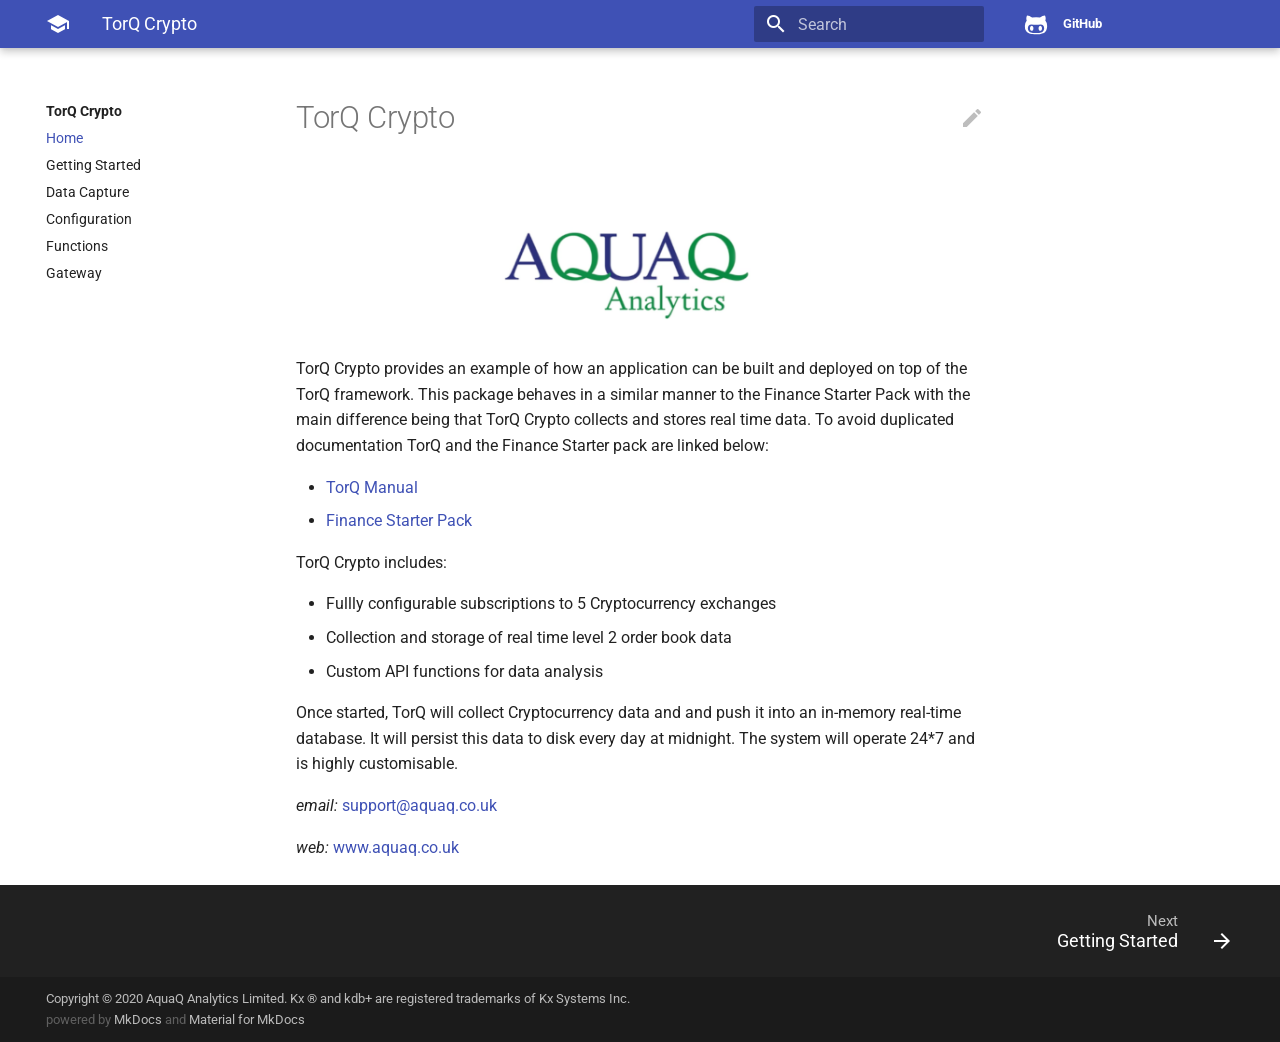
==== index.html @ ff25e52e "Deployed 5c8af6f with MkDocs version: 1.0.4" ====
<!doctype html>
<html lang="en" class="no-js">
  <head>
    
      <meta charset="utf-8">
      <meta name="viewport" content="width=device-width,initial-scale=1">
      <meta http-equiv="x-ua-compatible" content="ie=edge">
      
      
      
      
        <meta name="lang:clipboard.copy" content="Copy to clipboard">
      
        <meta name="lang:clipboard.copied" content="Copied to clipboard">
      
        <meta name="lang:search.language" content="en">
      
        <meta name="lang:search.pipeline.stopwords" content="True">
      
        <meta name="lang:search.pipeline.trimmer" content="True">
      
        <meta name="lang:search.result.none" content="No matching documents">
      
        <meta name="lang:search.result.one" content="1 matching document">
      
        <meta name="lang:search.result.other" content="# matching documents">
      
        <meta name="lang:search.tokenizer" content="[\s\-]+">
      
      <link rel="shortcut icon" href="assets/images/favicon.png">
      <meta name="generator" content="mkdocs-1.0.4, mkdocs-material-4.6.0">
    
    
      
        <title>TorQ Crypto</title>
      
    
    
      <link rel="stylesheet" href="assets/stylesheets/application.1b62728e.css">
      
      
    
    
      <script src="assets/javascripts/modernizr.268332fc.js"></script>
    
    
      
        <link href="https://fonts.gstatic.com" rel="preconnect" crossorigin>
        <link rel="stylesheet" href="https://fonts.googleapis.com/css?family=Roboto:300,400,400i,700%7CRoboto+Mono&display=fallback">
        <style>body,input{font-family:"Roboto","Helvetica Neue",Helvetica,Arial,sans-serif}code,kbd,pre{font-family:"Roboto Mono","Courier New",Courier,monospace}</style>
      
    
    <link rel="stylesheet" href="assets/fonts/material-icons.css">
    
    
    
      
        
<script>
  window.ga = window.ga || function() {
    (ga.q = ga.q || []).push(arguments)
  }
  ga.l = +new Date
  /* Setup integration and send page view */
  ga("create", "UA-51911331-4", "auto")
  ga("set", "anonymizeIp", true)
  ga("send", "pageview")
  /* Register handler to log search on blur */
  document.addEventListener("DOMContentLoaded", () => {
    if (document.forms.search) {
      var query = document.forms.search.query
      query.addEventListener("blur", function() {
        if (this.value) {
          var path = document.location.pathname;
          ga("send", "pageview", path + "?q=" + this.value)
        }
      })
    }
  })
</script>
<script async src="https://www.google-analytics.com/analytics.js"></script>
      
    
    
  </head>
  
    <body dir="ltr">
  
    <svg class="md-svg">
      <defs>
        
        
          <svg xmlns="http://www.w3.org/2000/svg" width="416" height="448" viewBox="0 0 416 448" id="__github"><path fill="currentColor" d="M160 304q0 10-3.125 20.5t-10.75 19T128 352t-18.125-8.5-10.75-19T96 304t3.125-20.5 10.75-19T128 256t18.125 8.5 10.75 19T160 304zm160 0q0 10-3.125 20.5t-10.75 19T288 352t-18.125-8.5-10.75-19T256 304t3.125-20.5 10.75-19T288 256t18.125 8.5 10.75 19T320 304zm40 0q0-30-17.25-51T296 232q-10.25 0-48.75 5.25Q229.5 240 208 240t-39.25-2.75Q130.75 232 120 232q-29.5 0-46.75 21T56 304q0 22 8 38.375t20.25 25.75 30.5 15 35 7.375 37.25 1.75h42q20.5 0 37.25-1.75t35-7.375 30.5-15 20.25-25.75T360 304zm56-44q0 51.75-15.25 82.75-9.5 19.25-26.375 33.25t-35.25 21.5-42.5 11.875-42.875 5.5T212 416q-19.5 0-35.5-.75t-36.875-3.125-38.125-7.5-34.25-12.875T37 371.5t-21.5-28.75Q0 312 0 260q0-59.25 34-99-6.75-20.5-6.75-42.5 0-29 12.75-54.5 27 0 47.5 9.875t47.25 30.875Q171.5 96 212 96q37 0 70 8 26.25-20.5 46.75-30.25T376 64q12.75 25.5 12.75 54.5 0 21.75-6.75 42 34 40 34 99.5z"/></svg>
        
      </defs>
    </svg>
    <input class="md-toggle" data-md-toggle="drawer" type="checkbox" id="__drawer" autocomplete="off">
    <input class="md-toggle" data-md-toggle="search" type="checkbox" id="__search" autocomplete="off">
    <label class="md-overlay" data-md-component="overlay" for="__drawer"></label>
    
      <a href="#torq-crypto" tabindex="1" class="md-skip">
        Skip to content
      </a>
    
    
      <header class="md-header" data-md-component="header">
  <nav class="md-header-nav md-grid">
    <div class="md-flex">
      <div class="md-flex__cell md-flex__cell--shrink">
        <a href="." title="TorQ Crypto" class="md-header-nav__button md-logo">
          
            <i class="md-icon"></i>
          
        </a>
      </div>
      <div class="md-flex__cell md-flex__cell--shrink">
        <label class="md-icon md-icon--menu md-header-nav__button" for="__drawer"></label>
      </div>
      <div class="md-flex__cell md-flex__cell--stretch">
        <div class="md-flex__ellipsis md-header-nav__title" data-md-component="title">
          
            <span class="md-header-nav__topic">
              TorQ Crypto
            </span>
            <span class="md-header-nav__topic">
              
                Home
              
            </span>
          
        </div>
      </div>
      <div class="md-flex__cell md-flex__cell--shrink">
        
          <label class="md-icon md-icon--search md-header-nav__button" for="__search"></label>
          
<div class="md-search" data-md-component="search" role="dialog">
  <label class="md-search__overlay" for="__search"></label>
  <div class="md-search__inner" role="search">
    <form class="md-search__form" name="search">
      <input type="text" class="md-search__input" name="query" placeholder="Search" autocapitalize="off" autocorrect="off" autocomplete="off" spellcheck="false" data-md-component="query" data-md-state="active">
      <label class="md-icon md-search__icon" for="__search"></label>
      <button type="reset" class="md-icon md-search__icon" data-md-component="reset" tabindex="-1">
        &#xE5CD;
      </button>
    </form>
    <div class="md-search__output">
      <div class="md-search__scrollwrap" data-md-scrollfix>
        <div class="md-search-result" data-md-component="result">
          <div class="md-search-result__meta">
            Type to start searching
          </div>
          <ol class="md-search-result__list"></ol>
        </div>
      </div>
    </div>
  </div>
</div>
        
      </div>
      
        <div class="md-flex__cell md-flex__cell--shrink">
          <div class="md-header-nav__source">
            


  

<a href="https://github.com/AquaQAnalytics/TorQ-Crypto/" title="Go to repository" class="md-source" data-md-source="github">
  
    <div class="md-source__icon">
      <svg viewBox="0 0 24 24" width="24" height="24">
        <use xlink:href="#__github" width="24" height="24"></use>
      </svg>
    </div>
  
  <div class="md-source__repository">
    GitHub
  </div>
</a>
          </div>
        </div>
      
    </div>
  </nav>
</header>
    
    <div class="md-container">
      
        
      
      
      <main class="md-main" role="main">
        <div class="md-main__inner md-grid" data-md-component="container">
          
            
              <div class="md-sidebar md-sidebar--primary" data-md-component="navigation">
                <div class="md-sidebar__scrollwrap">
                  <div class="md-sidebar__inner">
                    <nav class="md-nav md-nav--primary" data-md-level="0">
  <label class="md-nav__title md-nav__title--site" for="__drawer">
    <a href="." title="TorQ Crypto" class="md-nav__button md-logo">
      
        <i class="md-icon"></i>
      
    </a>
    TorQ Crypto
  </label>
  
    <div class="md-nav__source">
      


  

<a href="https://github.com/AquaQAnalytics/TorQ-Crypto/" title="Go to repository" class="md-source" data-md-source="github">
  
    <div class="md-source__icon">
      <svg viewBox="0 0 24 24" width="24" height="24">
        <use xlink:href="#__github" width="24" height="24"></use>
      </svg>
    </div>
  
  <div class="md-source__repository">
    GitHub
  </div>
</a>
    </div>
  
  <ul class="md-nav__list" data-md-scrollfix>
    
      
      
      

  


  <li class="md-nav__item md-nav__item--active">
    
    <input class="md-toggle md-nav__toggle" data-md-toggle="toc" type="checkbox" id="__toc">
    
      
    
    
    <a href="." title="Home" class="md-nav__link md-nav__link--active">
      Home
    </a>
    
  </li>

    
      
      
      


  <li class="md-nav__item">
    <a href="gettingstarted/" title="Getting Started" class="md-nav__link">
      Getting Started
    </a>
  </li>

    
      
      
      


  <li class="md-nav__item">
    <a href="data/" title="Data Capture" class="md-nav__link">
      Data Capture
    </a>
  </li>

    
      
      
      


  <li class="md-nav__item">
    <a href="configuration/" title="Configuration" class="md-nav__link">
      Configuration
    </a>
  </li>

    
      
      
      


  <li class="md-nav__item">
    <a href="functions/" title="Functions" class="md-nav__link">
      Functions
    </a>
  </li>

    
      
      
      


  <li class="md-nav__item">
    <a href="gateway/" title="Gateway" class="md-nav__link">
      Gateway
    </a>
  </li>

    
  </ul>
</nav>
                  </div>
                </div>
              </div>
            
            
              <div class="md-sidebar md-sidebar--secondary" data-md-component="toc">
                <div class="md-sidebar__scrollwrap">
                  <div class="md-sidebar__inner">
                    
<nav class="md-nav md-nav--secondary">
  
  
    
  
  
</nav>
                  </div>
                </div>
              </div>
            
          
          <div class="md-content">
            <article class="md-content__inner md-typeset">
              
                
                  <a href="https://github.com/AquaQAnalytics/TorQ-Crypto/edit/master/docs/index.md" title="Edit this page" class="md-icon md-content__icon">&#xE3C9;</a>
                
                
                <h1 id="torq-crypto">TorQ Crypto</h1>
<p><img alt="Aquaq Logo" src="graphics/aquaqlogo.PNG" /></p>
<p>TorQ Crypto provides an example of how an application can be built and 
deployed on top of the TorQ framework. This package behaves in a similar 
manner to the Finance Starter Pack with the main difference being that 
TorQ Crypto collects and stores real time data. To avoid duplicated documentation 
TorQ and the Finance Starter pack are linked below:</p>
<ul>
<li><a href="https://aquaqanalytics.github.io/TorQ/">TorQ Manual</a></li>
<li><a href="https://aquaqanalytics.github.io/TorQ-Finance-Starter-Pack/">Finance Starter Pack</a></li>
</ul>
<p>TorQ Crypto includes:</p>
<ul>
<li>Fullly configurable subscriptions to 5 Cryptocurrency exchanges</li>
<li>Collection and storage of real time level 2 order book data</li>
<li>Custom API functions for data analysis</li>
</ul>
<p>Once started, TorQ will collect Cryptocurrency data and and push it into an 
in-memory real-time database. It will persist this data to disk every 
day at midnight. The system will operate 24*7 and is highly customisable.</p>
<p><em>email:</em> <a href="&#109;&#97;&#105;&#108;&#116;&#111;&#58;&#115;&#117;&#112;&#112;&#111;&#114;&#116;&#64;&#97;&#113;&#117;&#97;&#113;&#46;&#99;&#111;&#46;&#117;&#107;">&#115;&#117;&#112;&#112;&#111;&#114;&#116;&#64;&#97;&#113;&#117;&#97;&#113;&#46;&#99;&#111;&#46;&#117;&#107;</a></p>
<p><em>web:</em> <a href="http://www.aquaq.co.uk">www.aquaq.co.uk</a></p>
                
                  
                
                
              
              
                


              
            </article>
          </div>
        </div>
      </main>
      
        
<footer class="md-footer">
  
    <div class="md-footer-nav">
      <nav class="md-footer-nav__inner md-grid">
        
        
          <a href="gettingstarted/" title="Getting Started" class="md-flex md-footer-nav__link md-footer-nav__link--next" rel="next">
            <div class="md-flex__cell md-flex__cell--stretch md-footer-nav__title">
              <span class="md-flex__ellipsis">
                <span class="md-footer-nav__direction">
                  Next
                </span>
                Getting Started
              </span>
            </div>
            <div class="md-flex__cell md-flex__cell--shrink">
              <i class="md-icon md-icon--arrow-forward md-footer-nav__button"></i>
            </div>
          </a>
        
      </nav>
    </div>
  
  <div class="md-footer-meta md-typeset">
    <div class="md-footer-meta__inner md-grid">
      <div class="md-footer-copyright">
        
          <div class="md-footer-copyright__highlight">
            Copyright &copy 2020 AquaQ Analytics Limited.  Kx &reg and kdb+ are registered trademarks of Kx Systems Inc.
          </div>
        
        powered by
        <a href="https://www.mkdocs.org">MkDocs</a>
        and
        <a href="https://squidfunk.github.io/mkdocs-material/">
          Material for MkDocs</a>
      </div>
      
    </div>
  </div>
</footer>
      
    </div>
    
      <script src="assets/javascripts/application.808e90bb.js"></script>
      
      <script>app.initialize({version:"1.0.4",url:{base:"."}})</script>
      
    
  </body>
</html>
---- assets/stylesheets/application.1b62728e.css ----
html{box-sizing:border-box}*,:after,:before{box-sizing:inherit}html{-webkit-text-size-adjust:none;-moz-text-size-adjust:none;-ms-text-size-adjust:none;text-size-adjust:none}body{margin:0}hr{overflow:visible;box-sizing:content-box}a{-webkit-text-decoration-skip:objects}a,button,input,label{-webkit-tap-highlight-color:transparent}a{color:inherit;text-decoration:none}small,sub,sup{font-size:80%}sub,sup{position:relative;line-height:0;vertical-align:baseline}sub{bottom:-.25em}sup{top:-.5em}img{border-style:none}table{border-collapse:separate;border-spacing:0}td,th{font-weight:400;vertical-align:top}button{margin:0;padding:0;border:0;outline-style:none;background:transparent;font-size:inherit}input{border:0;outline:0}.md-clipboard:before,.md-icon,.md-nav__button,.md-nav__link:after,.md-nav__title:before,.md-search-result__article--document:before,.md-source-file:before,.md-typeset .admonition>.admonition-title:before,.md-typeset .admonition>summary:before,.md-typeset .critic.comment:before,.md-typeset .footnote-backref,.md-typeset .task-list-control .task-list-indicator:before,.md-typeset details>.admonition-title:before,.md-typeset details>summary:before,.md-typeset summary:after{font-family:Material Icons;font-style:normal;font-variant:normal;font-weight:400;line-height:1;text-transform:none;white-space:nowrap;speak:none;word-wrap:normal;direction:ltr}.md-content__icon,.md-footer-nav__button,.md-header-nav__button,.md-nav__button,.md-nav__title:before,.md-search-result__article--document:before{display:inline-block;margin:.2rem;padding:.4rem;font-size:1.2rem;cursor:pointer}.md-icon--arrow-back:before{content:""}.md-icon--arrow-forward:before{content:""}.md-icon--menu:before{content:""}.md-icon--search:before{content:""}[dir=rtl] .md-icon--arrow-back:before{content:""}[dir=rtl] .md-icon--arrow-forward:before{content:""}body{-webkit-font-smoothing:antialiased;-moz-osx-font-smoothing:grayscale}body,input{color:rgba(0,0,0,.87);font-feature-settings:"kern","liga";font-family:Helvetica Neue,Helvetica,Arial,sans-serif}code,kbd,pre{color:rgba(0,0,0,.87);font-feature-settings:"kern";font-family:Courier New,Courier,monospace}.md-typeset{font-size:.8rem;line-height:1.6;-webkit-print-color-adjust:exact}.md-typeset blockquote,.md-typeset ol,.md-typeset p,.md-typeset ul{margin:1em 0}.md-typeset h1{margin:0 0 2rem;color:rgba(0,0,0,.54);font-size:1.5625rem;line-height:1.3}.md-typeset h1,.md-typeset h2{font-weight:300;letter-spacing:-.01em}.md-typeset h2{margin:2rem 0 .8rem;font-size:1.25rem;line-height:1.4}.md-typeset h3{margin:1.6rem 0 .8rem;font-size:1rem;font-weight:400;letter-spacing:-.01em;line-height:1.5}.md-typeset h2+h3{margin-top:.8rem}.md-typeset h4{font-size:.8rem}.md-typeset h4,.md-typeset h5,.md-typeset h6{margin:.8rem 0;font-weight:700;letter-spacing:-.01em}.md-typeset h5,.md-typeset h6{color:rgba(0,0,0,.54);font-size:.64rem}.md-typeset h5{text-transform:uppercase}.md-typeset hr{margin:1.5em 0;border-bottom:.05rem dotted rgba(0,0,0,.26)}.md-typeset a{color:#3f51b5;word-break:break-word}.md-typeset a,.md-typeset a:before{-webkit-transition:color .125s;transition:color .125s}.md-typeset a:active,.md-typeset a:hover{color:#536dfe}.md-typeset code,.md-typeset pre{background-color:hsla(0,0%,92.5%,.5);color:#37474f;font-size:85%;direction:ltr}.md-typeset code{margin:0 .29412em;padding:.07353em 0;border-radius:.1rem;box-shadow:.29412em 0 0 hsla(0,0%,92.5%,.5),-.29412em 0 0 hsla(0,0%,92.5%,.5);word-break:break-word;-webkit-box-decoration-break:clone;box-decoration-break:clone}.md-typeset h1 code,.md-typeset h2 code,.md-typeset h3 code,.md-typeset h4 code,.md-typeset h5 code,.md-typeset h6 code{margin:0;background-color:transparent;box-shadow:none}.md-typeset a>code{margin:inherit;padding:inherit;border-radius:initial;background-color:inherit;color:inherit;box-shadow:none}.md-typeset pre{position:relative;margin:1em 0;border-radius:.1rem;line-height:1.4;-webkit-overflow-scrolling:touch}.md-typeset pre>code{display:block;margin:0;padding:.525rem .6rem;background-color:transparent;font-size:inherit;box-shadow:none;-webkit-box-decoration-break:slice;box-decoration-break:slice;overflow:auto}.md-typeset pre>code::-webkit-scrollbar{width:.2rem;height:.2rem}.md-typeset pre>code::-webkit-scrollbar-thumb{background-color:rgba(0,0,0,.26)}.md-typeset pre>code::-webkit-scrollbar-thumb:hover{background-color:#536dfe}.md-typeset kbd{padding:0 .29412em;border-radius:.15rem;border:.05rem solid #c9c9c9;border-bottom-color:#bcbcbc;background-color:#fcfcfc;color:#555;font-size:85%;box-shadow:0 .05rem 0 #b0b0b0;word-break:break-word}.md-typeset mark{margin:0 .25em;padding:.0625em 0;border-radius:.1rem;background-color:rgba(255,235,59,.5);box-shadow:.25em 0 0 rgba(255,235,59,.5),-.25em 0 0 rgba(255,235,59,.5);word-break:break-word;-webkit-box-decoration-break:clone;box-decoration-break:clone}.md-typeset abbr{border-bottom:.05rem dotted rgba(0,0,0,.54);text-decoration:none;cursor:help}.md-typeset small{opacity:.75}.md-typeset sub,.md-typeset sup{margin-left:.07812em}[dir=rtl] .md-typeset sub,[dir=rtl] .md-typeset sup{margin-right:.07812em;margin-left:0}.md-typeset blockquote{padding-left:.6rem;border-left:.2rem solid rgba(0,0,0,.26);color:rgba(0,0,0,.54)}[dir=rtl] .md-typeset blockquote{padding-right:.6rem;padding-left:0;border-right:.2rem solid rgba(0,0,0,.26);border-left:initial}.md-typeset ul{list-style-type:disc}.md-typeset ol,.md-typeset ul{margin-left:.625em;padding:0}[dir=rtl] .md-typeset ol,[dir=rtl] .md-typeset ul{margin-right:.625em;margin-left:0}.md-typeset ol ol,.md-typeset ul ol{list-style-type:lower-alpha}.md-typeset ol ol ol,.md-typeset ul ol ol{list-style-type:lower-roman}.md-typeset ol li,.md-typeset ul li{margin-bottom:.5em;margin-left:1.25em}[dir=rtl] .md-typeset ol li,[dir=rtl] .md-typeset ul li{margin-right:1.25em;margin-left:0}.md-typeset ol li blockquote,.md-typeset ol li p,.md-typeset ul li blockquote,.md-typeset ul li p{margin:.5em 0}.md-typeset ol li:last-child,.md-typeset ul li:last-child{margin-bottom:0}.md-typeset ol li ol,.md-typeset ol li ul,.md-typeset ul li ol,.md-typeset ul li ul{margin:.5em 0 .5em .625em}[dir=rtl] .md-typeset ol li ol,[dir=rtl] .md-typeset ol li ul,[dir=rtl] .md-typeset ul li ol,[dir=rtl] .md-typeset ul li ul{margin-right:.625em;margin-left:0}.md-typeset dd{margin:1em 0 1em 1.875em}[dir=rtl] .md-typeset dd{margin-right:1.875em;margin-left:0}.md-typeset iframe,.md-typeset img,.md-typeset svg{max-width:100%}.md-typeset table:not([class]){box-shadow:0 2px 2px 0 rgba(0,0,0,.14),0 1px 5px 0 rgba(0,0,0,.12),0 3px 1px -2px rgba(0,0,0,.2);display:inline-block;max-width:100%;border-radius:.1rem;font-size:.64rem;overflow:auto;-webkit-overflow-scrolling:touch}.md-typeset table:not([class])+*{margin-top:1.5em}.md-typeset table:not([class]) td:not([align]),.md-typeset table:not([class]) th:not([align]){text-align:left}[dir=rtl] .md-typeset table:not([class]) td:not([align]),[dir=rtl] .md-typeset table:not([class]) th:not([align]){text-align:right}.md-typeset table:not([class]) th{min-width:5rem;padding:.6rem .8rem;background-color:rgba(0,0,0,.54);color:#fff;vertical-align:top}.md-typeset table:not([class]) td{padding:.6rem .8rem;border-top:.05rem solid rgba(0,0,0,.07);vertical-align:top}.md-typeset table:not([class]) tr{-webkit-transition:background-color .125s;transition:background-color .125s}.md-typeset table:not([class]) tr:hover{background-color:rgba(0,0,0,.035);box-shadow:inset 0 .05rem 0 #fff}.md-typeset table:not([class]) tr:first-child td{border-top:0}.md-typeset table:not([class]) a{word-break:normal}.md-typeset__scrollwrap{margin:1em -.8rem;overflow-x:auto;-webkit-overflow-scrolling:touch}.md-typeset .md-typeset__table{display:inline-block;margin-bottom:.5em;padding:0 .8rem}.md-typeset .md-typeset__table table{display:table;width:100%;margin:0;overflow:hidden}html{font-size:125%;overflow-x:hidden}body,html{height:100%}body{position:relative;font-size:.5rem}hr{display:block;height:.05rem;padding:0;border:0}.md-svg{display:none}.md-grid{max-width:61rem;margin-right:auto;margin-left:auto}.md-container,.md-main{overflow:auto}.md-container{display:table;width:100%;height:100%;padding-top:2.4rem;table-layout:fixed}.md-main{display:table-row;height:100%}.md-main__inner{height:100%;padding-top:1.5rem;padding-bottom:.05rem}.md-toggle{display:none}.md-overlay{position:fixed;top:0;width:0;height:0;-webkit-transition:width 0s .25s,height 0s .25s,opacity .25s;transition:width 0s .25s,height 0s .25s,opacity .25s;background-color:rgba(0,0,0,.54);opacity:0;z-index:3}.md-flex{display:table}.md-flex__cell{display:table-cell;position:relative;vertical-align:top}.md-flex__cell--shrink{width:0}.md-flex__cell--stretch{display:table;width:100%;table-layout:fixed}.md-flex__ellipsis{display:table-cell;text-overflow:ellipsis;white-space:nowrap;overflow:hidden}.md-skip{position:fixed;width:.05rem;height:.05rem;margin:.5rem;padding:.3rem .5rem;-webkit-transform:translateY(.4rem);transform:translateY(.4rem);border-radius:.1rem;background-color:rgba(0,0,0,.87);color:#fff;font-size:.64rem;opacity:0;overflow:hidden}.md-skip:focus{width:auto;height:auto;clip:auto;-webkit-transform:translateX(0);transform:translateX(0);-webkit-transition:opacity .175s 75ms,-webkit-transform .25s cubic-bezier(.4,0,.2,1);transition:opacity .175s 75ms,-webkit-transform .25s cubic-bezier(.4,0,.2,1);transition:transform .25s cubic-bezier(.4,0,.2,1),opacity .175s 75ms;transition:transform .25s cubic-bezier(.4,0,.2,1),opacity .175s 75ms,-webkit-transform .25s cubic-bezier(.4,0,.2,1);opacity:1;z-index:10}@page{margin:25mm}.md-clipboard{position:absolute;top:.3rem;right:.3rem;width:1.4rem;height:1.4rem;border-radius:.1rem;font-size:.8rem;cursor:pointer;z-index:1;-webkit-backface-visibility:hidden;backface-visibility:hidden}.md-clipboard:before{-webkit-transition:color .25s,opacity .25s;transition:color .25s,opacity .25s;color:rgba(0,0,0,.07);content:"\E14D"}.codehilite:hover .md-clipboard:before,.md-typeset .highlight:hover .md-clipboard:before,pre:hover .md-clipboard:before{color:rgba(0,0,0,.54)}.md-clipboard:focus:before,.md-clipboard:hover:before{color:#536dfe}.md-clipboard__message{display:block;position:absolute;top:0;right:1.7rem;padding:.3rem .5rem;-webkit-transform:translateX(.4rem);transform:translateX(.4rem);-webkit-transition:opacity .175s,-webkit-transform .25s cubic-bezier(.9,.1,.9,0);transition:opacity .175s,-webkit-transform .25s cubic-bezier(.9,.1,.9,0);transition:transform .25s cubic-bezier(.9,.1,.9,0),opacity .175s;transition:transform .25s cubic-bezier(.9,.1,.9,0),opacity .175s,-webkit-transform .25s cubic-bezier(.9,.1,.9,0);border-radius:.1rem;background-color:rgba(0,0,0,.54);color:#fff;font-size:.64rem;white-space:nowrap;opacity:0;pointer-events:none}.md-clipboard__message--active{-webkit-transform:translateX(0);transform:translateX(0);-webkit-transition:opacity .175s 75ms,-webkit-transform .25s cubic-bezier(.4,0,.2,1);transition:opacity .175s 75ms,-webkit-transform .25s cubic-bezier(.4,0,.2,1);transition:transform .25s cubic-bezier(.4,0,.2,1),opacity .175s 75ms;transition:transform .25s cubic-bezier(.4,0,.2,1),opacity .175s 75ms,-webkit-transform .25s cubic-bezier(.4,0,.2,1);opacity:1;pointer-events:auto}.md-clipboard__message:before{content:attr(aria-label)}.md-clipboard__message:after{display:block;position:absolute;top:50%;right:-.2rem;width:0;margin-top:-.2rem;border-color:transparent rgba(0,0,0,.54);border-style:solid;border-width:.2rem 0 .2rem .2rem;content:""}.md-content__inner{margin:0 .8rem 1.2rem;padding-top:.6rem}.md-content__inner:before{display:block;height:.4rem;content:""}.md-content__inner>:last-child{margin-bottom:0}.md-content__icon{position:relative;margin:.4rem 0;padding:0;float:right}.md-typeset .md-content__icon{color:rgba(0,0,0,.26)}.md-header{position:fixed;top:0;right:0;left:0;height:2.4rem;-webkit-transition:background-color .25s,color .25s;transition:background-color .25s,color .25s;background-color:#3f51b5;color:#fff;box-shadow:none;z-index:2;-webkit-backface-visibility:hidden;backface-visibility:hidden}.no-js .md-header{-webkit-transition:none;transition:none;box-shadow:none}.md-header[data-md-state=shadow]{-webkit-transition:background-color .25s,color .25s,box-shadow .25s;transition:background-color .25s,color .25s,box-shadow .25s;box-shadow:0 0 .2rem rgba(0,0,0,.1),0 .2rem .4rem rgba(0,0,0,.2)}.md-header-nav{padding:0 .2rem}.md-header-nav__button{position:relative;-webkit-transition:opacity .25s;transition:opacity .25s;z-index:1}.md-header-nav__button:hover{opacity:.7}.md-header-nav__button.md-logo *{display:block}.no-js .md-header-nav__button.md-icon--search{display:none}.md-header-nav__topic{display:block;position:absolute;-webkit-transition:opacity .15s,-webkit-transform .4s cubic-bezier(.1,.7,.1,1);transition:opacity .15s,-webkit-transform .4s cubic-bezier(.1,.7,.1,1);transition:transform .4s cubic-bezier(.1,.7,.1,1),opacity .15s;transition:transform .4s cubic-bezier(.1,.7,.1,1),opacity .15s,-webkit-transform .4s cubic-bezier(.1,.7,.1,1);text-overflow:ellipsis;white-space:nowrap;overflow:hidden}.md-header-nav__topic+.md-header-nav__topic{-webkit-transform:translateX(1.25rem);transform:translateX(1.25rem);-webkit-transition:opacity .15s,-webkit-transform .4s cubic-bezier(1,.7,.1,.1);transition:opacity .15s,-webkit-transform .4s cubic-bezier(1,.7,.1,.1);transition:transform .4s cubic-bezier(1,.7,.1,.1),opacity .15s;transition:transform .4s cubic-bezier(1,.7,.1,.1),opacity .15s,-webkit-transform .4s cubic-bezier(1,.7,.1,.1);opacity:0;z-index:-1;pointer-events:none}[dir=rtl] .md-header-nav__topic+.md-header-nav__topic{-webkit-transform:translateX(-1.25rem);transform:translateX(-1.25rem)}.no-js .md-header-nav__topic{position:static}.no-js .md-header-nav__topic+.md-header-nav__topic{display:none}.md-header-nav__title{padding:0 1rem;font-size:.9rem;line-height:2.4rem}.md-header-nav__title[data-md-state=active] .md-header-nav__topic{-webkit-transform:translateX(-1.25rem);transform:translateX(-1.25rem);-webkit-transition:opacity .15s,-webkit-transform .4s cubic-bezier(1,.7,.1,.1);transition:opacity .15s,-webkit-transform .4s cubic-bezier(1,.7,.1,.1);transition:transform .4s cubic-bezier(1,.7,.1,.1),opacity .15s;transition:transform .4s cubic-bezier(1,.7,.1,.1),opacity .15s,-webkit-transform .4s cubic-bezier(1,.7,.1,.1);opacity:0;z-index:-1;pointer-events:none}[dir=rtl] .md-header-nav__title[data-md-state=active] .md-header-nav__topic{-webkit-transform:translateX(1.25rem);transform:translateX(1.25rem)}.md-header-nav__title[data-md-state=active] .md-header-nav__topic+.md-header-nav__topic{-webkit-transform:translateX(0);transform:translateX(0);-webkit-transition:opacity .15s,-webkit-transform .4s cubic-bezier(.1,.7,.1,1);transition:opacity .15s,-webkit-transform .4s cubic-bezier(.1,.7,.1,1);transition:transform .4s cubic-bezier(.1,.7,.1,1),opacity .15s;transition:transform .4s cubic-bezier(.1,.7,.1,1),opacity .15s,-webkit-transform .4s cubic-bezier(.1,.7,.1,1);opacity:1;z-index:0;pointer-events:auto}.md-header-nav__source{display:none}.md-hero{-webkit-transition:background .25s;transition:background .25s;background-color:#3f51b5;color:#fff;font-size:1rem;overflow:hidden}.md-hero__inner{margin-top:1rem;padding:.8rem .8rem .4rem;-webkit-transition:opacity .25s,-webkit-transform .4s cubic-bezier(.1,.7,.1,1);transition:opacity .25s,-webkit-transform .4s cubic-bezier(.1,.7,.1,1);transition:transform .4s cubic-bezier(.1,.7,.1,1),opacity .25s;transition:transform .4s cubic-bezier(.1,.7,.1,1),opacity .25s,-webkit-transform .4s cubic-bezier(.1,.7,.1,1);-webkit-transition-delay:.1s;transition-delay:.1s}[data-md-state=hidden] .md-hero__inner{pointer-events:none;-webkit-transform:translateY(.625rem);transform:translateY(.625rem);-webkit-transition:opacity .1s 0s,-webkit-transform 0s .4s;transition:opacity .1s 0s,-webkit-transform 0s .4s;transition:transform 0s .4s,opacity .1s 0s;transition:transform 0s .4s,opacity .1s 0s,-webkit-transform 0s .4s;opacity:0}.md-hero--expand .md-hero__inner{margin-bottom:1.2rem}.md-footer-nav{background-color:rgba(0,0,0,.87);color:#fff}.md-footer-nav__inner{padding:.2rem;overflow:auto}.md-footer-nav__link{padding-top:1.4rem;padding-bottom:.4rem;-webkit-transition:opacity .25s;transition:opacity .25s}.md-footer-nav__link:hover{opacity:.7}.md-footer-nav__link--prev{width:25%;float:left}[dir=rtl] .md-footer-nav__link--prev{float:right}.md-footer-nav__link--next{width:75%;float:right;text-align:right}[dir=rtl] .md-footer-nav__link--next{float:left;text-align:left}.md-footer-nav__button{-webkit-transition:background .25s;transition:background .25s}.md-footer-nav__title{position:relative;padding:0 1rem;font-size:.9rem;line-height:2.4rem}.md-footer-nav__direction{position:absolute;right:0;left:0;margin-top:-1rem;padding:0 1rem;color:hsla(0,0%,100%,.7);font-size:.75rem}.md-footer-meta{background-color:rgba(0,0,0,.895)}.md-footer-meta__inner{padding:.2rem;overflow:auto}html .md-footer-meta.md-typeset a{color:hsla(0,0%,100%,.7)}html .md-footer-meta.md-typeset a:focus,html .md-footer-meta.md-typeset a:hover{color:#fff}.md-footer-copyright{margin:0 .6rem;padding:.4rem 0;color:hsla(0,0%,100%,.3);font-size:.64rem}.md-footer-copyright__highlight{color:hsla(0,0%,100%,.7)}.md-footer-social{margin:0 .4rem;padding:.2rem 0 .6rem}.md-footer-social__link{display:inline-block;width:1.6rem;height:1.6rem;font-size:.8rem;text-align:center}.md-footer-social__link:before{line-height:1.9}.md-nav{font-size:.7rem;line-height:1.3}.md-nav__title{display:block;padding:0 .6rem;font-weight:700;text-overflow:ellipsis;overflow:hidden}.md-nav__title:before{display:none;content:"\E5C4"}[dir=rtl] .md-nav__title:before{content:"\E5C8"}.md-nav__title .md-nav__button{display:none}.md-nav__list{margin:0;padding:0;list-style:none}.md-nav__item{padding:0 .6rem}.md-nav__item:last-child{padding-bottom:.6rem}.md-nav__item .md-nav__item{padding-right:0}[dir=rtl] .md-nav__item .md-nav__item{padding-right:.6rem;padding-left:0}.md-nav__item .md-nav__item:last-child{padding-bottom:0}.md-nav__button img{width:100%;height:auto}.md-nav__link{display:block;margin-top:.625em;-webkit-transition:color .125s;transition:color .125s;text-overflow:ellipsis;cursor:pointer;overflow:hidden}.md-nav__item--nested>.md-nav__link:after{content:"\E313"}html .md-nav__link[for=__toc],html .md-nav__link[for=__toc]+.md-nav__link:after,html .md-nav__link[for=__toc]~.md-nav{display:none}.md-nav__link[data-md-state=blur]{color:rgba(0,0,0,.54)}.md-nav__link--active,.md-nav__link:active{color:#3f51b5}.md-nav__item--nested>.md-nav__link{color:inherit}.md-nav__link:focus,.md-nav__link:hover{color:#536dfe}.md-nav__source,.no-js .md-search{display:none}.md-search__overlay{opacity:0;z-index:1}.md-search__form{position:relative}.md-search__input{position:relative;padding:0 2.2rem 0 3.6rem;text-overflow:ellipsis;z-index:2}[dir=rtl] .md-search__input{padding:0 3.6rem 0 2.2rem}.md-search__input::-webkit-input-placeholder{-webkit-transition:color .25s cubic-bezier(.1,.7,.1,1);transition:color .25s cubic-bezier(.1,.7,.1,1)}.md-search__input::-moz-placeholder{-moz-transition:color .25s cubic-bezier(.1,.7,.1,1);transition:color .25s cubic-bezier(.1,.7,.1,1)}.md-search__input:-ms-input-placeholder{-ms-transition:color .25s cubic-bezier(.1,.7,.1,1);transition:color .25s cubic-bezier(.1,.7,.1,1)}.md-search__input::-ms-input-placeholder{-ms-transition:color .25s cubic-bezier(.1,.7,.1,1);transition:color .25s cubic-bezier(.1,.7,.1,1)}.md-search__input::placeholder{-webkit-transition:color .25s cubic-bezier(.1,.7,.1,1);transition:color .25s cubic-bezier(.1,.7,.1,1)}.md-search__input::-webkit-input-placeholder{color:rgba(0,0,0,.54)}.md-search__input::-moz-placeholder{color:rgba(0,0,0,.54)}.md-search__input:-ms-input-placeholder{color:rgba(0,0,0,.54)}.md-search__input::-ms-input-placeholder{color:rgba(0,0,0,.54)}.md-search__input::placeholder,.md-search__input~.md-search__icon{color:rgba(0,0,0,.54)}.md-search__input::-ms-clear{display:none}.md-search__icon{position:absolute;-webkit-transition:color .25s cubic-bezier(.1,.7,.1,1),opacity .25s;transition:color .25s cubic-bezier(.1,.7,.1,1),opacity .25s;font-size:1.2rem;cursor:pointer;z-index:2}.md-search__icon:hover{opacity:.7}.md-search__icon[for=__search]{top:.3rem;left:.5rem}[dir=rtl] .md-search__icon[for=__search]{right:.5rem;left:auto}.md-search__icon[for=__search]:before{content:"\E8B6"}.md-search__icon[type=reset]{top:.3rem;right:.5rem;-webkit-transform:scale(.125);transform:scale(.125);-webkit-transition:opacity .15s,-webkit-transform .15s cubic-bezier(.1,.7,.1,1);transition:opacity .15s,-webkit-transform .15s cubic-bezier(.1,.7,.1,1);transition:transform .15s cubic-bezier(.1,.7,.1,1),opacity .15s;transition:transform .15s cubic-bezier(.1,.7,.1,1),opacity .15s,-webkit-transform .15s cubic-bezier(.1,.7,.1,1);opacity:0}[dir=rtl] .md-search__icon[type=reset]{right:auto;left:.5rem}[data-md-toggle=search]:checked~.md-header .md-search__input:valid~.md-search__icon[type=reset]{-webkit-transform:scale(1);transform:scale(1);opacity:1}[data-md-toggle=search]:checked~.md-header .md-search__input:valid~.md-search__icon[type=reset]:hover{opacity:.7}.md-search__output{position:absolute;width:100%;border-radius:0 0 .1rem .1rem;overflow:hidden;z-index:1}.md-search__scrollwrap{height:100%;background-color:#fff;box-shadow:inset 0 .05rem 0 rgba(0,0,0,.07);overflow-y:auto;-webkit-overflow-scrolling:touch}.md-search-result{color:rgba(0,0,0,.87);word-break:break-word}.md-search-result__meta{padding:0 .8rem;background-color:rgba(0,0,0,.07);color:rgba(0,0,0,.54);font-size:.64rem;line-height:1.8rem}.md-search-result__list{margin:0;padding:0;border-top:.05rem solid rgba(0,0,0,.07);list-style:none}.md-search-result__item{box-shadow:0 -.05rem 0 rgba(0,0,0,.07)}.md-search-result__link{display:block;-webkit-transition:background .25s;transition:background .25s;outline:0;overflow:hidden}.md-search-result__link:hover,.md-search-result__link[data-md-state=active]{background-color:rgba(83,109,254,.1)}.md-search-result__link:hover .md-search-result__article:before,.md-search-result__link[data-md-state=active] .md-search-result__article:before{opacity:.7}.md-search-result__link:last-child .md-search-result__teaser{margin-bottom:.6rem}.md-search-result__article{position:relative;padding:0 .8rem;overflow:auto}.md-search-result__article--document:before{position:absolute;left:0;margin:.1rem;-webkit-transition:opacity .25s;transition:opacity .25s;color:rgba(0,0,0,.54);content:"\E880"}[dir=rtl] .md-search-result__article--document:before{right:0;left:auto}.md-search-result__article--document .md-search-result__title{margin:.55rem 0;font-size:.8rem;font-weight:400;line-height:1.4}.md-search-result__title{margin:.5em 0;font-size:.64rem;font-weight:700;line-height:1.4}.md-search-result__teaser{display:-webkit-box;max-height:1.65rem;margin:.5em 0;color:rgba(0,0,0,.54);font-size:.64rem;line-height:1.4;text-overflow:ellipsis;overflow:hidden;-webkit-box-orient:vertical;-webkit-line-clamp:2}.md-search-result em{font-style:normal;font-weight:700;text-decoration:underline}.md-sidebar{position:absolute;width:12.1rem;padding:1.2rem 0;overflow:hidden}.md-sidebar[data-md-state=lock]{position:fixed;top:2.4rem}.md-sidebar--secondary{display:none}.md-sidebar__scrollwrap{max-height:100%;margin:0 .2rem;overflow-y:auto;-webkit-backface-visibility:hidden;backface-visibility:hidden}.md-sidebar__scrollwrap::-webkit-scrollbar{width:.2rem;height:.2rem}.md-sidebar__scrollwrap::-webkit-scrollbar-thumb{background-color:rgba(0,0,0,.26)}.md-sidebar__scrollwrap::-webkit-scrollbar-thumb:hover{background-color:#536dfe}@-webkit-keyframes md-source__facts--done{0%{height:0}to{height:.65rem}}@keyframes md-source__facts--done{0%{height:0}to{height:.65rem}}@-webkit-keyframes md-source__fact--done{0%{-webkit-transform:translateY(100%);transform:translateY(100%);opacity:0}50%{opacity:0}to{-webkit-transform:translateY(0);transform:translateY(0);opacity:1}}@keyframes md-source__fact--done{0%{-webkit-transform:translateY(100%);transform:translateY(100%);opacity:0}50%{opacity:0}to{-webkit-transform:translateY(0);transform:translateY(0);opacity:1}}.md-source{display:block;padding-right:.6rem;-webkit-transition:opacity .25s;transition:opacity .25s;font-size:.65rem;line-height:1.2;white-space:nowrap}[dir=rtl] .md-source{padding-right:0;padding-left:.6rem}.md-source:hover{opacity:.7}.md-source:after,.md-source__icon{display:inline-block;height:2.4rem;content:"";vertical-align:middle}.md-source__icon{width:2.4rem}.md-source__icon svg{width:1.2rem;height:1.2rem;margin-top:.6rem;margin-left:.6rem}[dir=rtl] .md-source__icon svg{margin-right:.6rem;margin-left:0}.md-source__icon+.md-source__repository{margin-left:-2rem;padding-left:2rem}[dir=rtl] .md-source__icon+.md-source__repository{margin-right:-2rem;margin-left:0;padding-right:2rem;padding-left:0}.md-source__repository{display:inline-block;max-width:100%;margin-left:.6rem;font-weight:700;text-overflow:ellipsis;overflow:hidden;vertical-align:middle}.md-source__facts{margin:0;padding:0;font-size:.55rem;font-weight:700;list-style-type:none;opacity:.75;overflow:hidden}[data-md-state=done] .md-source__facts{-webkit-animation:md-source__facts--done .25s ease-in;animation:md-source__facts--done .25s ease-in}.md-source__fact{float:left}[dir=rtl] .md-source__fact{float:right}[data-md-state=done] .md-source__fact{-webkit-animation:md-source__fact--done .4s ease-out;animation:md-source__fact--done .4s ease-out}.md-source__fact:before{margin:0 .1rem;content:"\00B7"}.md-source__fact:first-child:before{display:none}.md-source-file{display:inline-block;margin:1em .5em 1em 0;padding-right:.25rem;border-radius:.1rem;background-color:rgba(0,0,0,.07);font-size:.64rem;list-style-type:none;cursor:pointer;overflow:hidden}.md-source-file:before{display:inline-block;margin-right:.25rem;padding:.25rem;background-color:rgba(0,0,0,.26);color:#fff;font-size:.8rem;content:"\E86F";vertical-align:middle}html .md-source-file{-webkit-transition:background .4s,color .4s,box-shadow .4s cubic-bezier(.4,0,.2,1);transition:background .4s,color .4s,box-shadow .4s cubic-bezier(.4,0,.2,1)}html .md-source-file:before{-webkit-transition:inherit;transition:inherit}html body .md-typeset .md-source-file{color:rgba(0,0,0,.54)}.md-source-file:hover{box-shadow:0 0 8px rgba(0,0,0,.18),0 8px 16px rgba(0,0,0,.36)}.md-source-file:hover:before{background-color:#536dfe}.md-tabs{width:100%;-webkit-transition:background .25s;transition:background .25s;background-color:#3f51b5;color:#fff;overflow:auto}.md-tabs__list{margin:0 0 0 .2rem;padding:0;list-style:none;white-space:nowrap}.md-tabs__item{display:inline-block;height:2.4rem;padding-right:.6rem;padding-left:.6rem}.md-tabs__link{display:block;margin-top:.8rem;-webkit-transition:opacity .25s,-webkit-transform .4s cubic-bezier(.1,.7,.1,1);transition:opacity .25s,-webkit-transform .4s cubic-bezier(.1,.7,.1,1);transition:transform .4s cubic-bezier(.1,.7,.1,1),opacity .25s;transition:transform .4s cubic-bezier(.1,.7,.1,1),opacity .25s,-webkit-transform .4s cubic-bezier(.1,.7,.1,1);font-size:.7rem;opacity:.7}.md-tabs__link--active,.md-tabs__link:hover{color:inherit;opacity:1}.md-tabs__item:nth-child(2) .md-tabs__link{-webkit-transition-delay:.02s;transition-delay:.02s}.md-tabs__item:nth-child(3) .md-tabs__link{-webkit-transition-delay:.04s;transition-delay:.04s}.md-tabs__item:nth-child(4) .md-tabs__link{-webkit-transition-delay:.06s;transition-delay:.06s}.md-tabs__item:nth-child(5) .md-tabs__link{-webkit-transition-delay:.08s;transition-delay:.08s}.md-tabs__item:nth-child(6) .md-tabs__link{-webkit-transition-delay:.1s;transition-delay:.1s}.md-tabs__item:nth-child(7) .md-tabs__link{-webkit-transition-delay:.12s;transition-delay:.12s}.md-tabs__item:nth-child(8) .md-tabs__link{-webkit-transition-delay:.14s;transition-delay:.14s}.md-tabs__item:nth-child(9) .md-tabs__link{-webkit-transition-delay:.16s;transition-delay:.16s}.md-tabs__item:nth-child(10) .md-tabs__link{-webkit-transition-delay:.18s;transition-delay:.18s}.md-tabs__item:nth-child(11) .md-tabs__link{-webkit-transition-delay:.2s;transition-delay:.2s}.md-tabs__item:nth-child(12) .md-tabs__link{-webkit-transition-delay:.22s;transition-delay:.22s}.md-tabs__item:nth-child(13) .md-tabs__link{-webkit-transition-delay:.24s;transition-delay:.24s}.md-tabs__item:nth-child(14) .md-tabs__link{-webkit-transition-delay:.26s;transition-delay:.26s}.md-tabs__item:nth-child(15) .md-tabs__link{-webkit-transition-delay:.28s;transition-delay:.28s}.md-tabs__item:nth-child(16) .md-tabs__link{-webkit-transition-delay:.3s;transition-delay:.3s}.md-tabs[data-md-state=hidden]{pointer-events:none}.md-tabs[data-md-state=hidden] .md-tabs__link{-webkit-transform:translateY(50%);transform:translateY(50%);-webkit-transition:color .25s,opacity .1s,-webkit-transform 0s .4s;transition:color .25s,opacity .1s,-webkit-transform 0s .4s;transition:color .25s,transform 0s .4s,opacity .1s;transition:color .25s,transform 0s .4s,opacity .1s,-webkit-transform 0s .4s;opacity:0}.md-typeset .admonition,.md-typeset details{box-shadow:0 2px 2px 0 rgba(0,0,0,.14),0 1px 5px 0 rgba(0,0,0,.12),0 3px 1px -2px rgba(0,0,0,.2);position:relative;margin:1.5625em 0;padding:0 .6rem;border-left:.2rem solid #448aff;border-radius:.1rem;font-size:.64rem;overflow:auto}[dir=rtl] .md-typeset .admonition,[dir=rtl] .md-typeset details{border-right:.2rem solid #448aff;border-left:none}html .md-typeset .admonition>:last-child,html .md-typeset details>:last-child{margin-bottom:.6rem}.md-typeset .admonition .admonition,.md-typeset .admonition details,.md-typeset details .admonition,.md-typeset details details{margin:1em 0}.md-typeset .admonition>.admonition-title,.md-typeset .admonition>summary,.md-typeset details>.admonition-title,.md-typeset details>summary{margin:0 -.6rem;padding:.4rem .6rem .4rem 2rem;border-bottom:.05rem solid rgba(68,138,255,.1);background-color:rgba(68,138,255,.1);font-weight:700}[dir=rtl] .md-typeset .admonition>.admonition-title,[dir=rtl] .md-typeset .admonition>summary,[dir=rtl] .md-typeset details>.admonition-title,[dir=rtl] .md-typeset details>summary{padding:.4rem 2rem .4rem .6rem}.md-typeset .admonition>.admonition-title:last-child,.md-typeset .admonition>summary:last-child,.md-typeset details>.admonition-title:last-child,.md-typeset details>summary:last-child{margin-bottom:0}.md-typeset .admonition>.admonition-title:before,.md-typeset .admonition>summary:before,.md-typeset details>.admonition-title:before,.md-typeset details>summary:before{position:absolute;left:.6rem;color:#448aff;font-size:1rem;content:"\E3C9"}[dir=rtl] .md-typeset .admonition>.admonition-title:before,[dir=rtl] .md-typeset .admonition>summary:before,[dir=rtl] .md-typeset details>.admonition-title:before,[dir=rtl] .md-typeset details>summary:before{right:.6rem;left:auto}.md-typeset .admonition.abstract,.md-typeset .admonition.summary,.md-typeset .admonition.tldr,.md-typeset details.abstract,.md-typeset details.summary,.md-typeset details.tldr{border-left-color:#00b0ff}[dir=rtl] .md-typeset .admonition.abstract,[dir=rtl] .md-typeset .admonition.summary,[dir=rtl] .md-typeset .admonition.tldr,[dir=rtl] .md-typeset details.abstract,[dir=rtl] .md-typeset details.summary,[dir=rtl] .md-typeset details.tldr{border-right-color:#00b0ff}.md-typeset .admonition.abstract>.admonition-title,.md-typeset .admonition.abstract>summary,.md-typeset .admonition.summary>.admonition-title,.md-typeset .admonition.summary>summary,.md-typeset .admonition.tldr>.admonition-title,.md-typeset .admonition.tldr>summary,.md-typeset details.abstract>.admonition-title,.md-typeset details.abstract>summary,.md-typeset details.summary>.admonition-title,.md-typeset details.summary>summary,.md-typeset details.tldr>.admonition-title,.md-typeset details.tldr>summary{border-bottom-color:rgba(0,176,255,.1);background-color:rgba(0,176,255,.1)}.md-typeset .admonition.abstract>.admonition-title:before,.md-typeset .admonition.abstract>summary:before,.md-typeset .admonition.summary>.admonition-title:before,.md-typeset .admonition.summary>summary:before,.md-typeset .admonition.tldr>.admonition-title:before,.md-typeset .admonition.tldr>summary:before,.md-typeset details.abstract>.admonition-title:before,.md-typeset details.abstract>summary:before,.md-typeset details.summary>.admonition-title:before,.md-typeset details.summary>summary:before,.md-typeset details.tldr>.admonition-title:before,.md-typeset details.tldr>summary:before{color:#00b0ff;content:""}.md-typeset .admonition.info,.md-typeset .admonition.todo,.md-typeset details.info,.md-typeset details.todo{border-left-color:#00b8d4}[dir=rtl] .md-typeset .admonition.info,[dir=rtl] .md-typeset .admonition.todo,[dir=rtl] .md-typeset details.info,[dir=rtl] .md-typeset details.todo{border-right-color:#00b8d4}.md-typeset .admonition.info>.admonition-title,.md-typeset .admonition.info>summary,.md-typeset .admonition.todo>.admonition-title,.md-typeset .admonition.todo>summary,.md-typeset details.info>.admonition-title,.md-typeset details.info>summary,.md-typeset details.todo>.admonition-title,.md-typeset details.todo>summary{border-bottom-color:rgba(0,184,212,.1);background-color:rgba(0,184,212,.1)}.md-typeset .admonition.info>.admonition-title:before,.md-typeset .admonition.info>summary:before,.md-typeset .admonition.todo>.admonition-title:before,.md-typeset .admonition.todo>summary:before,.md-typeset details.info>.admonition-title:before,.md-typeset details.info>summary:before,.md-typeset details.todo>.admonition-title:before,.md-typeset details.todo>summary:before{color:#00b8d4;content:""}.md-typeset .admonition.hint,.md-typeset .admonition.important,.md-typeset .admonition.tip,.md-typeset details.hint,.md-typeset details.important,.md-typeset details.tip{border-left-color:#00bfa5}[dir=rtl] .md-typeset .admonition.hint,[dir=rtl] .md-typeset .admonition.important,[dir=rtl] .md-typeset .admonition.tip,[dir=rtl] .md-typeset details.hint,[dir=rtl] .md-typeset details.important,[dir=rtl] .md-typeset details.tip{border-right-color:#00bfa5}.md-typeset .admonition.hint>.admonition-title,.md-typeset .admonition.hint>summary,.md-typeset .admonition.important>.admonition-title,.md-typeset .admonition.important>summary,.md-typeset .admonition.tip>.admonition-title,.md-typeset .admonition.tip>summary,.md-typeset details.hint>.admonition-title,.md-typeset details.hint>summary,.md-typeset details.important>.admonition-title,.md-typeset details.important>summary,.md-typeset details.tip>.admonition-title,.md-typeset details.tip>summary{border-bottom-color:rgba(0,191,165,.1);background-color:rgba(0,191,165,.1)}.md-typeset .admonition.hint>.admonition-title:before,.md-typeset .admonition.hint>summary:before,.md-typeset .admonition.important>.admonition-title:before,.md-typeset .admonition.important>summary:before,.md-typeset .admonition.tip>.admonition-title:before,.md-typeset .admonition.tip>summary:before,.md-typeset details.hint>.admonition-title:before,.md-typeset details.hint>summary:before,.md-typeset details.important>.admonition-title:before,.md-typeset details.important>summary:before,.md-typeset details.tip>.admonition-title:before,.md-typeset details.tip>summary:before{color:#00bfa5;content:""}.md-typeset .admonition.check,.md-typeset .admonition.done,.md-typeset .admonition.success,.md-typeset details.check,.md-typeset details.done,.md-typeset details.success{border-left-color:#00c853}[dir=rtl] .md-typeset .admonition.check,[dir=rtl] .md-typeset .admonition.done,[dir=rtl] .md-typeset .admonition.success,[dir=rtl] .md-typeset details.check,[dir=rtl] .md-typeset details.done,[dir=rtl] .md-typeset details.success{border-right-color:#00c853}.md-typeset .admonition.check>.admonition-title,.md-typeset .admonition.check>summary,.md-typeset .admonition.done>.admonition-title,.md-typeset .admonition.done>summary,.md-typeset .admonition.success>.admonition-title,.md-typeset .admonition.success>summary,.md-typeset details.check>.admonition-title,.md-typeset details.check>summary,.md-typeset details.done>.admonition-title,.md-typeset details.done>summary,.md-typeset details.success>.admonition-title,.md-typeset details.success>summary{border-bottom-color:rgba(0,200,83,.1);background-color:rgba(0,200,83,.1)}.md-typeset .admonition.check>.admonition-title:before,.md-typeset .admonition.check>summary:before,.md-typeset .admonition.done>.admonition-title:before,.md-typeset .admonition.done>summary:before,.md-typeset .admonition.success>.admonition-title:before,.md-typeset .admonition.success>summary:before,.md-typeset details.check>.admonition-title:before,.md-typeset details.check>summary:before,.md-typeset details.done>.admonition-title:before,.md-typeset details.done>summary:before,.md-typeset details.success>.admonition-title:before,.md-typeset details.success>summary:before{color:#00c853;content:""}.md-typeset .admonition.faq,.md-typeset .admonition.help,.md-typeset .admonition.question,.md-typeset details.faq,.md-typeset details.help,.md-typeset details.question{border-left-color:#64dd17}[dir=rtl] .md-typeset .admonition.faq,[dir=rtl] .md-typeset .admonition.help,[dir=rtl] .md-typeset .admonition.question,[dir=rtl] .md-typeset details.faq,[dir=rtl] .md-typeset details.help,[dir=rtl] .md-typeset details.question{border-right-color:#64dd17}.md-typeset .admonition.faq>.admonition-title,.md-typeset .admonition.faq>summary,.md-typeset .admonition.help>.admonition-title,.md-typeset .admonition.help>summary,.md-typeset .admonition.question>.admonition-title,.md-typeset .admonition.question>summary,.md-typeset details.faq>.admonition-title,.md-typeset details.faq>summary,.md-typeset details.help>.admonition-title,.md-typeset details.help>summary,.md-typeset details.question>.admonition-title,.md-typeset details.question>summary{border-bottom-color:rgba(100,221,23,.1);background-color:rgba(100,221,23,.1)}.md-typeset .admonition.faq>.admonition-title:before,.md-typeset .admonition.faq>summary:before,.md-typeset .admonition.help>.admonition-title:before,.md-typeset .admonition.help>summary:before,.md-typeset .admonition.question>.admonition-title:before,.md-typeset .admonition.question>summary:before,.md-typeset details.faq>.admonition-title:before,.md-typeset details.faq>summary:before,.md-typeset details.help>.admonition-title:before,.md-typeset details.help>summary:before,.md-typeset details.question>.admonition-title:before,.md-typeset details.question>summary:before{color:#64dd17;content:""}.md-typeset .admonition.attention,.md-typeset .admonition.caution,.md-typeset .admonition.warning,.md-typeset details.attention,.md-typeset details.caution,.md-typeset details.warning{border-left-color:#ff9100}[dir=rtl] .md-typeset .admonition.attention,[dir=rtl] .md-typeset .admonition.caution,[dir=rtl] .md-typeset .admonition.warning,[dir=rtl] .md-typeset details.attention,[dir=rtl] .md-typeset details.caution,[dir=rtl] .md-typeset details.warning{border-right-color:#ff9100}.md-typeset .admonition.attention>.admonition-title,.md-typeset .admonition.attention>summary,.md-typeset .admonition.caution>.admonition-title,.md-typeset .admonition.caution>summary,.md-typeset .admonition.warning>.admonition-title,.md-typeset .admonition.warning>summary,.md-typeset details.attention>.admonition-title,.md-typeset details.attention>summary,.md-typeset details.caution>.admonition-title,.md-typeset details.caution>summary,.md-typeset details.warning>.admonition-title,.md-typeset details.warning>summary{border-bottom-color:rgba(255,145,0,.1);background-color:rgba(255,145,0,.1)}.md-typeset .admonition.attention>.admonition-title:before,.md-typeset .admonition.attention>summary:before,.md-typeset .admonition.caution>.admonition-title:before,.md-typeset .admonition.caution>summary:before,.md-typeset .admonition.warning>.admonition-title:before,.md-typeset .admonition.warning>summary:before,.md-typeset details.attention>.admonition-title:before,.md-typeset details.attention>summary:before,.md-typeset details.caution>.admonition-title:before,.md-typeset details.caution>summary:before,.md-typeset details.warning>.admonition-title:before,.md-typeset details.warning>summary:before{color:#ff9100;content:""}.md-typeset .admonition.fail,.md-typeset .admonition.failure,.md-typeset .admonition.missing,.md-typeset details.fail,.md-typeset details.failure,.md-typeset details.missing{border-left-color:#ff5252}[dir=rtl] .md-typeset .admonition.fail,[dir=rtl] .md-typeset .admonition.failure,[dir=rtl] .md-typeset .admonition.missing,[dir=rtl] .md-typeset details.fail,[dir=rtl] .md-typeset details.failure,[dir=rtl] .md-typeset details.missing{border-right-color:#ff5252}.md-typeset .admonition.fail>.admonition-title,.md-typeset .admonition.fail>summary,.md-typeset .admonition.failure>.admonition-title,.md-typeset .admonition.failure>summary,.md-typeset .admonition.missing>.admonition-title,.md-typeset .admonition.missing>summary,.md-typeset details.fail>.admonition-title,.md-typeset details.fail>summary,.md-typeset details.failure>.admonition-title,.md-typeset details.failure>summary,.md-typeset details.missing>.admonition-title,.md-typeset details.missing>summary{border-bottom-color:rgba(255,82,82,.1);background-color:rgba(255,82,82,.1)}.md-typeset .admonition.fail>.admonition-title:before,.md-typeset .admonition.fail>summary:before,.md-typeset .admonition.failure>.admonition-title:before,.md-typeset .admonition.failure>summary:before,.md-typeset .admonition.missing>.admonition-title:before,.md-typeset .admonition.missing>summary:before,.md-typeset details.fail>.admonition-title:before,.md-typeset details.fail>summary:before,.md-typeset details.failure>.admonition-title:before,.md-typeset details.failure>summary:before,.md-typeset details.missing>.admonition-title:before,.md-typeset details.missing>summary:before{color:#ff5252;content:""}.md-typeset .admonition.danger,.md-typeset .admonition.error,.md-typeset details.danger,.md-typeset details.error{border-left-color:#ff1744}[dir=rtl] .md-typeset .admonition.danger,[dir=rtl] .md-typeset .admonition.error,[dir=rtl] .md-typeset details.danger,[dir=rtl] .md-typeset details.error{border-right-color:#ff1744}.md-typeset .admonition.danger>.admonition-title,.md-typeset .admonition.danger>summary,.md-typeset .admonition.error>.admonition-title,.md-typeset .admonition.error>summary,.md-typeset details.danger>.admonition-title,.md-typeset details.danger>summary,.md-typeset details.error>.admonition-title,.md-typeset details.error>summary{border-bottom-color:rgba(255,23,68,.1);background-color:rgba(255,23,68,.1)}.md-typeset .admonition.danger>.admonition-title:before,.md-typeset .admonition.danger>summary:before,.md-typeset .admonition.error>.admonition-title:before,.md-typeset .admonition.error>summary:before,.md-typeset details.danger>.admonition-title:before,.md-typeset details.danger>summary:before,.md-typeset details.error>.admonition-title:before,.md-typeset details.error>summary:before{color:#ff1744;content:""}.md-typeset .admonition.bug,.md-typeset details.bug{border-left-color:#f50057}[dir=rtl] .md-typeset .admonition.bug,[dir=rtl] .md-typeset details.bug{border-right-color:#f50057}.md-typeset .admonition.bug>.admonition-title,.md-typeset .admonition.bug>summary,.md-typeset details.bug>.admonition-title,.md-typeset details.bug>summary{border-bottom-color:rgba(245,0,87,.1);background-color:rgba(245,0,87,.1)}.md-typeset .admonition.bug>.admonition-title:before,.md-typeset .admonition.bug>summary:before,.md-typeset details.bug>.admonition-title:before,.md-typeset details.bug>summary:before{color:#f50057;content:""}.md-typeset .admonition.example,.md-typeset details.example{border-left-color:#651fff}[dir=rtl] .md-typeset .admonition.example,[dir=rtl] .md-typeset details.example{border-right-color:#651fff}.md-typeset .admonition.example>.admonition-title,.md-typeset .admonition.example>summary,.md-typeset details.example>.admonition-title,.md-typeset details.example>summary{border-bottom-color:rgba(101,31,255,.1);background-color:rgba(101,31,255,.1)}.md-typeset .admonition.example>.admonition-title:before,.md-typeset .admonition.example>summary:before,.md-typeset details.example>.admonition-title:before,.md-typeset details.example>summary:before{color:#651fff;content:""}.md-typeset .admonition.cite,.md-typeset .admonition.quote,.md-typeset details.cite,.md-typeset details.quote{border-left-color:#9e9e9e}[dir=rtl] .md-typeset .admonition.cite,[dir=rtl] .md-typeset .admonition.quote,[dir=rtl] .md-typeset details.cite,[dir=rtl] .md-typeset details.quote{border-right-color:#9e9e9e}.md-typeset .admonition.cite>.admonition-title,.md-typeset .admonition.cite>summary,.md-typeset .admonition.quote>.admonition-title,.md-typeset .admonition.quote>summary,.md-typeset details.cite>.admonition-title,.md-typeset details.cite>summary,.md-typeset details.quote>.admonition-title,.md-typeset details.quote>summary{border-bottom-color:hsla(0,0%,62%,.1);background-color:hsla(0,0%,62%,.1)}.md-typeset .admonition.cite>.admonition-title:before,.md-typeset .admonition.cite>summary:before,.md-typeset .admonition.quote>.admonition-title:before,.md-typeset .admonition.quote>summary:before,.md-typeset details.cite>.admonition-title:before,.md-typeset details.cite>summary:before,.md-typeset details.quote>.admonition-title:before,.md-typeset details.quote>summary:before{color:#9e9e9e;content:""}.codehilite .o,.codehilite .ow,.md-typeset .highlight .o,.md-typeset .highlight .ow{color:inherit}.codehilite .ge,.md-typeset .highlight .ge{color:#000}.codehilite .gr,.md-typeset .highlight .gr{color:#a00}.codehilite .gh,.md-typeset .highlight .gh{color:#999}.codehilite .go,.md-typeset .highlight .go{color:#888}.codehilite .gp,.md-typeset .highlight .gp{color:#555}.codehilite .gs,.md-typeset .highlight .gs{color:inherit}.codehilite .gu,.md-typeset .highlight .gu{color:#aaa}.codehilite .gt,.md-typeset .highlight .gt{color:#a00}.codehilite .gd,.md-typeset .highlight .gd{background-color:#fdd}.codehilite .gi,.md-typeset .highlight .gi{background-color:#dfd}.codehilite .k,.md-typeset .highlight .k{color:#3b78e7}.codehilite .kc,.md-typeset .highlight .kc{color:#a71d5d}.codehilite .kd,.codehilite .kn,.md-typeset .highlight .kd,.md-typeset .highlight .kn{color:#3b78e7}.codehilite .kp,.md-typeset .highlight .kp{color:#a71d5d}.codehilite .kr,.codehilite .kt,.md-typeset .highlight .kr,.md-typeset .highlight .kt{color:#3e61a2}.codehilite .c,.codehilite .cm,.md-typeset .highlight .c,.md-typeset .highlight .cm{color:#999}.codehilite .cp,.md-typeset .highlight .cp{color:#666}.codehilite .c1,.codehilite .ch,.codehilite .cs,.md-typeset .highlight .c1,.md-typeset .highlight .ch,.md-typeset .highlight .cs{color:#999}.codehilite .na,.codehilite .nb,.md-typeset .highlight .na,.md-typeset .highlight .nb{color:#c2185b}.codehilite .bp,.md-typeset .highlight .bp{color:#3e61a2}.codehilite .nc,.md-typeset .highlight .nc{color:#c2185b}.codehilite .no,.md-typeset .highlight .no{color:#3e61a2}.codehilite .nd,.codehilite .ni,.md-typeset .highlight .nd,.md-typeset .highlight .ni{color:#666}.codehilite .ne,.codehilite .nf,.md-typeset .highlight .ne,.md-typeset .highlight .nf{color:#c2185b}.codehilite .nl,.md-typeset .highlight .nl{color:#3b5179}.codehilite .nn,.md-typeset .highlight .nn{color:#ec407a}.codehilite .nt,.md-typeset .highlight .nt{color:#3b78e7}.codehilite .nv,.codehilite .vc,.codehilite .vg,.codehilite .vi,.md-typeset .highlight .nv,.md-typeset .highlight .vc,.md-typeset .highlight .vg,.md-typeset .highlight .vi{color:#3e61a2}.codehilite .nx,.md-typeset .highlight .nx{color:#ec407a}.codehilite .il,.codehilite .m,.codehilite .mf,.codehilite .mh,.codehilite .mi,.codehilite .mo,.md-typeset .highlight .il,.md-typeset .highlight .m,.md-typeset .highlight .mf,.md-typeset .highlight .mh,.md-typeset .highlight .mi,.md-typeset .highlight .mo{color:#e74c3c}.codehilite .s,.codehilite .sb,.codehilite .sc,.md-typeset .highlight .s,.md-typeset .highlight .sb,.md-typeset .highlight .sc{color:#0d904f}.codehilite .sd,.md-typeset .highlight .sd{color:#999}.codehilite .s2,.md-typeset .highlight .s2{color:#0d904f}.codehilite .se,.codehilite .sh,.codehilite .si,.codehilite .sx,.md-typeset .highlight .se,.md-typeset .highlight .sh,.md-typeset .highlight .si,.md-typeset .highlight .sx{color:#183691}.codehilite .sr,.md-typeset .highlight .sr{color:#009926}.codehilite .s1,.codehilite .ss,.md-typeset .highlight .s1,.md-typeset .highlight .ss{color:#0d904f}.codehilite .err,.md-typeset .highlight .err{color:#a61717}.codehilite .w,.md-typeset .highlight .w{color:transparent}.codehilite .hll,.md-typeset .highlight .hll{display:block;margin:0 -.6rem;padding:0 .6rem;background-color:rgba(255,235,59,.5)}.md-typeset .codehilite,.md-typeset .highlight{position:relative;margin:1em 0;padding:0;border-radius:.1rem;background-color:hsla(0,0%,92.5%,.5);color:#37474f;line-height:1.4;-webkit-overflow-scrolling:touch}.md-typeset .codehilite code,.md-typeset .codehilite pre,.md-typeset .highlight code,.md-typeset .highlight pre{display:block;margin:0;padding:.525rem .6rem;background-color:transparent;overflow:auto;vertical-align:top}.md-typeset .codehilite code::-webkit-scrollbar,.md-typeset .codehilite pre::-webkit-scrollbar,.md-typeset .highlight code::-webkit-scrollbar,.md-typeset .highlight pre::-webkit-scrollbar{width:.2rem;height:.2rem}.md-typeset .codehilite code::-webkit-scrollbar-thumb,.md-typeset .codehilite pre::-webkit-scrollbar-thumb,.md-typeset .highlight code::-webkit-scrollbar-thumb,.md-typeset .highlight pre::-webkit-scrollbar-thumb{background-color:rgba(0,0,0,.26)}.md-typeset .codehilite code::-webkit-scrollbar-thumb:hover,.md-typeset .codehilite pre::-webkit-scrollbar-thumb:hover,.md-typeset .highlight code::-webkit-scrollbar-thumb:hover,.md-typeset .highlight pre::-webkit-scrollbar-thumb:hover{background-color:#536dfe}.md-typeset pre.codehilite,.md-typeset pre.highlight{overflow:visible}.md-typeset pre.codehilite code,.md-typeset pre.highlight code{display:block;padding:.525rem .6rem;overflow:auto}.md-typeset .codehilitetable,.md-typeset .highlighttable{display:block;margin:1em 0;border-radius:.2em;font-size:.8rem;overflow:hidden}.md-typeset .codehilitetable tbody,.md-typeset .codehilitetable td,.md-typeset .highlighttable tbody,.md-typeset .highlighttable td{display:block;padding:0}.md-typeset .codehilitetable tr,.md-typeset .highlighttable tr{display:-webkit-box;display:flex}.md-typeset .codehilitetable .codehilite,.md-typeset .codehilitetable .highlight,.md-typeset .codehilitetable .linenodiv,.md-typeset .highlighttable .codehilite,.md-typeset .highlighttable .highlight,.md-typeset .highlighttable .linenodiv{margin:0;border-radius:0}.md-typeset .codehilitetable .linenodiv,.md-typeset .highlighttable .linenodiv{padding:.525rem .6rem}.md-typeset .codehilitetable .linenos,.md-typeset .highlighttable .linenos{background-color:rgba(0,0,0,.07);color:rgba(0,0,0,.26);-webkit-user-select:none;-moz-user-select:none;-ms-user-select:none;user-select:none}.md-typeset .codehilitetable .linenos pre,.md-typeset .highlighttable .linenos pre{margin:0;padding:0;background-color:transparent;color:inherit;text-align:right}.md-typeset .codehilitetable .code,.md-typeset .highlighttable .code{-webkit-box-flex:1;flex:1;overflow:hidden}.md-typeset>.codehilitetable,.md-typeset>.highlighttable{box-shadow:none}.md-typeset [id^="fnref:"]{display:inline-block}.md-typeset [id^="fnref:"]:target{margin-top:-3.8rem;padding-top:3.8rem;pointer-events:none}.md-typeset [id^="fn:"]:before{display:none;height:0;content:""}.md-typeset [id^="fn:"]:target:before{display:block;margin-top:-3.5rem;padding-top:3.5rem;pointer-events:none}.md-typeset .footnote{color:rgba(0,0,0,.54);font-size:.64rem}.md-typeset .footnote ol{margin-left:0}.md-typeset .footnote li{-webkit-transition:color .25s;transition:color .25s}.md-typeset .footnote li:target{color:rgba(0,0,0,.87)}.md-typeset .footnote li :first-child{margin-top:0}.md-typeset .footnote li:hover .footnote-backref,.md-typeset .footnote li:target .footnote-backref{-webkit-transform:translateX(0);transform:translateX(0);opacity:1}.md-typeset .footnote li:hover .footnote-backref:hover,.md-typeset .footnote li:target .footnote-backref{color:#536dfe}.md-typeset .footnote-ref{display:inline-block;pointer-events:auto}.md-typeset .footnote-ref:before{display:inline;margin:0 .2em;border-left:.05rem solid rgba(0,0,0,.26);font-size:1.25em;content:"";vertical-align:-.25rem}.md-typeset .footnote-backref{display:inline-block;-webkit-transform:translateX(.25rem);transform:translateX(.25rem);-webkit-transition:color .25s,opacity .125s .125s,-webkit-transform .25s .125s;transition:color .25s,opacity .125s .125s,-webkit-transform .25s .125s;transition:transform .25s .125s,color .25s,opacity .125s .125s;transition:transform .25s .125s,color .25s,opacity .125s .125s,-webkit-transform .25s .125s;color:rgba(0,0,0,.26);font-size:0;opacity:0;vertical-align:text-bottom}[dir=rtl] .md-typeset .footnote-backref{-webkit-transform:translateX(-.25rem);transform:translateX(-.25rem)}.md-typeset .footnote-backref:before{display:inline-block;font-size:.8rem;content:"\E31B"}[dir=rtl] .md-typeset .footnote-backref:before{-webkit-transform:scaleX(-1);transform:scaleX(-1)}.md-typeset .headerlink{display:inline-block;margin-left:.5rem;-webkit-transform:translateY(.25rem);transform:translateY(.25rem);-webkit-transition:color .25s,opacity .125s .25s,-webkit-transform .25s .25s;transition:color .25s,opacity .125s .25s,-webkit-transform .25s .25s;transition:transform .25s .25s,color .25s,opacity .125s .25s;transition:transform .25s .25s,color .25s,opacity .125s .25s,-webkit-transform .25s .25s;opacity:0}[dir=rtl] .md-typeset .headerlink{margin-right:.5rem;margin-left:0}html body .md-typeset .headerlink{color:rgba(0,0,0,.26)}.md-typeset h1[id]:before{display:block;margin-top:-9px;padding-top:9px;content:""}.md-typeset h1[id]:target:before{margin-top:-3.45rem;padding-top:3.45rem}.md-typeset h1[id] .headerlink:focus,.md-typeset h1[id]:hover .headerlink,.md-typeset h1[id]:target .headerlink{-webkit-transform:translate(0);transform:translate(0);opacity:1}.md-typeset h1[id] .headerlink:focus,.md-typeset h1[id]:hover .headerlink:hover,.md-typeset h1[id]:target .headerlink{color:#536dfe}.md-typeset h2[id]:before{display:block;margin-top:-8px;padding-top:8px;content:""}.md-typeset h2[id]:target:before{margin-top:-3.4rem;padding-top:3.4rem}.md-typeset h2[id] .headerlink:focus,.md-typeset h2[id]:hover .headerlink,.md-typeset h2[id]:target .headerlink{-webkit-transform:translate(0);transform:translate(0);opacity:1}.md-typeset h2[id] .headerlink:focus,.md-typeset h2[id]:hover .headerlink:hover,.md-typeset h2[id]:target .headerlink{color:#536dfe}.md-typeset h3[id]:before{display:block;margin-top:-9px;padding-top:9px;content:""}.md-typeset h3[id]:target:before{margin-top:-3.45rem;padding-top:3.45rem}.md-typeset h3[id] .headerlink:focus,.md-typeset h3[id]:hover .headerlink,.md-typeset h3[id]:target .headerlink{-webkit-transform:translate(0);transform:translate(0);opacity:1}.md-typeset h3[id] .headerlink:focus,.md-typeset h3[id]:hover .headerlink:hover,.md-typeset h3[id]:target .headerlink{color:#536dfe}.md-typeset h4[id]:before{display:block;margin-top:-9px;padding-top:9px;content:""}.md-typeset h4[id]:target:before{margin-top:-3.45rem;padding-top:3.45rem}.md-typeset h4[id] .headerlink:focus,.md-typeset h4[id]:hover .headerlink,.md-typeset h4[id]:target .headerlink{-webkit-transform:translate(0);transform:translate(0);opacity:1}.md-typeset h4[id] .headerlink:focus,.md-typeset h4[id]:hover .headerlink:hover,.md-typeset h4[id]:target .headerlink{color:#536dfe}.md-typeset h5[id]:before{display:block;margin-top:-11px;padding-top:11px;content:""}.md-typeset h5[id]:target:before{margin-top:-3.55rem;padding-top:3.55rem}.md-typeset h5[id] .headerlink:focus,.md-typeset h5[id]:hover .headerlink,.md-typeset h5[id]:target .headerlink{-webkit-transform:translate(0);transform:translate(0);opacity:1}.md-typeset h5[id] .headerlink:focus,.md-typeset h5[id]:hover .headerlink:hover,.md-typeset h5[id]:target .headerlink{color:#536dfe}.md-typeset h6[id]:before{display:block;margin-top:-11px;padding-top:11px;content:""}.md-typeset h6[id]:target:before{margin-top:-3.55rem;padding-top:3.55rem}.md-typeset h6[id] .headerlink:focus,.md-typeset h6[id]:hover .headerlink,.md-typeset h6[id]:target .headerlink{-webkit-transform:translate(0);transform:translate(0);opacity:1}.md-typeset h6[id] .headerlink:focus,.md-typeset h6[id]:hover .headerlink:hover,.md-typeset h6[id]:target .headerlink{color:#536dfe}.md-typeset .MJXc-display{margin:.75em 0;padding:.75em 0;overflow:auto;-webkit-overflow-scrolling:touch}.md-typeset .MathJax_CHTML{outline:0}.md-typeset .critic.comment,.md-typeset del.critic,.md-typeset ins.critic{margin:0 .25em;padding:.0625em 0;border-radius:.1rem;-webkit-box-decoration-break:clone;box-decoration-break:clone}.md-typeset del.critic{background-color:#fdd;box-shadow:.25em 0 0 #fdd,-.25em 0 0 #fdd}.md-typeset ins.critic{background-color:#dfd;box-shadow:.25em 0 0 #dfd,-.25em 0 0 #dfd}.md-typeset .critic.comment{background-color:hsla(0,0%,92.5%,.5);color:#37474f;box-shadow:.25em 0 0 hsla(0,0%,92.5%,.5),-.25em 0 0 hsla(0,0%,92.5%,.5)}.md-typeset .critic.comment:before{padding-right:.125em;color:rgba(0,0,0,.26);content:"\E0B7";vertical-align:-.125em}.md-typeset .critic.block{display:block;margin:1em 0;padding-right:.8rem;padding-left:.8rem;box-shadow:none}.md-typeset .critic.block :first-child{margin-top:.5em}.md-typeset .critic.block :last-child{margin-bottom:.5em}.md-typeset details{display:block;padding-top:0}.md-typeset details[open]>summary:after{-webkit-transform:rotate(180deg);transform:rotate(180deg)}.md-typeset details:not([open]){padding-bottom:0}.md-typeset details:not([open])>summary{border-bottom:none}.md-typeset details summary{padding-right:2rem}[dir=rtl] .md-typeset details summary{padding-left:2rem}.no-details .md-typeset details:not([open])>*{display:none}.no-details .md-typeset details:not([open]) summary{display:block}.md-typeset summary{display:block;outline:none;cursor:pointer}.md-typeset summary::-webkit-details-marker{display:none}.md-typeset summary:after{position:absolute;top:.4rem;right:.6rem;color:rgba(0,0,0,.26);font-size:1rem;content:"\E313"}[dir=rtl] .md-typeset summary:after{right:auto;left:.6rem}.md-typeset .emojione,.md-typeset .gemoji,.md-typeset .twemoji{width:1rem;vertical-align:text-top}.md-typeset code.codehilite,.md-typeset code.highlight{margin:0 .29412em;padding:.07353em 0}.md-typeset .superfences-content{display:none;-webkit-box-ordinal-group:100;order:99;width:100%;background-color:#fff}.md-typeset .superfences-content>*{margin:0;border-radius:0}.md-typeset .superfences-tabs{display:-webkit-box;display:flex;position:relative;flex-wrap:wrap;margin:1em 0;border:.05rem solid rgba(0,0,0,.07);border-radius:.2em}.md-typeset .superfences-tabs>input{display:none}.md-typeset .superfences-tabs>input:checked+label{font-weight:700}.md-typeset .superfences-tabs>input:checked+label+.superfences-content{display:block}.md-typeset .superfences-tabs>label{width:auto;padding:.6rem;-webkit-transition:color .125s;transition:color .125s;font-size:.64rem;cursor:pointer}html .md-typeset .superfences-tabs>label:hover{color:#536dfe}.md-typeset .task-list-item{position:relative;list-style-type:none}.md-typeset .task-list-item [type=checkbox]{position:absolute;top:.45em;left:-2em}[dir=rtl] .md-typeset .task-list-item [type=checkbox]{right:-2em;left:auto}.md-typeset .task-list-control .task-list-indicator:before{position:absolute;top:.15em;left:-1.25em;color:rgba(0,0,0,.26);font-size:1.25em;content:"\E835";vertical-align:-.25em}[dir=rtl] .md-typeset .task-list-control .task-list-indicator:before{right:-1.25em;left:auto}.md-typeset .task-list-control [type=checkbox]:checked+.task-list-indicator:before{content:"\E834"}.md-typeset .task-list-control [type=checkbox]{opacity:0;z-index:-1}@media print{.md-typeset a:after{color:rgba(0,0,0,.54);content:" [" attr(href) "]"}.md-typeset code,.md-typeset pre{white-space:pre-wrap}.md-typeset code{box-shadow:none;-webkit-box-decoration-break:initial;box-decoration-break:slice}.md-clipboard,.md-content__icon,.md-footer,.md-header,.md-sidebar,.md-tabs,.md-typeset .headerlink{display:none}}@media only screen and (max-width:44.9375em){.md-typeset pre{margin:1em -.8rem;border-radius:0}.md-typeset pre>code{padding:.525rem .8rem}.md-footer-nav__link--prev .md-footer-nav__title{display:none}.md-search-result__teaser{max-height:2.5rem;-webkit-line-clamp:3}.codehilite .hll,.md-typeset .highlight .hll{margin:0 -.8rem;padding:0 .8rem}.md-typeset>.codehilite,.md-typeset>.highlight{margin:1em -.8rem;border-radius:0}.md-typeset>.codehilite code,.md-typeset>.codehilite pre,.md-typeset>.highlight code,.md-typeset>.highlight pre{padding:.525rem .8rem}.md-typeset>.codehilitetable,.md-typeset>.highlighttable{margin:1em -.8rem;border-radius:0}.md-typeset>.codehilitetable .codehilite>code,.md-typeset>.codehilitetable .codehilite>pre,.md-typeset>.codehilitetable .highlight>code,.md-typeset>.codehilitetable .highlight>pre,.md-typeset>.codehilitetable .linenodiv,.md-typeset>.highlighttable .codehilite>code,.md-typeset>.highlighttable .codehilite>pre,.md-typeset>.highlighttable .highlight>code,.md-typeset>.highlighttable .highlight>pre,.md-typeset>.highlighttable .linenodiv{padding:.5rem .8rem}.md-typeset>p>.MJXc-display{margin:.75em -.8rem;padding:.25em .8rem}.md-typeset>.superfences-tabs{margin:1em -.8rem;border:0;border-top:.05rem solid rgba(0,0,0,.07);border-radius:0}.md-typeset>.superfences-tabs code,.md-typeset>.superfences-tabs pre{padding:.525rem .8rem}}@media only screen and (min-width:100em){html{font-size:137.5%}}@media only screen and (min-width:125em){html{font-size:150%}}@media only screen and (max-width:59.9375em){body[data-md-state=lock]{overflow:hidden}.ios body[data-md-state=lock] .md-container{display:none}html .md-nav__link[for=__toc]{display:block;padding-right:2.4rem}html .md-nav__link[for=__toc]:after{color:inherit;content:"\E8DE"}html .md-nav__link[for=__toc]+.md-nav__link{display:none}html .md-nav__link[for=__toc]~.md-nav{display:-webkit-box;display:flex}html [dir=rtl] .md-nav__link{padding-right:.8rem;padding-left:2.4rem}.md-nav__source{display:block;padding:0 .2rem;background-color:rgba(50,64,144,.9675);color:#fff}.md-search__overlay{position:absolute;top:.2rem;left:.2rem;width:1.8rem;height:1.8rem;-webkit-transform-origin:center;transform-origin:center;-webkit-transition:opacity .2s .2s,-webkit-transform .3s .1s;transition:opacity .2s .2s,-webkit-transform .3s .1s;transition:transform .3s .1s,opacity .2s .2s;transition:transform .3s .1s,opacity .2s .2s,-webkit-transform .3s .1s;border-radius:1rem;background-color:#fff;overflow:hidden;pointer-events:none}[dir=rtl] .md-search__overlay{right:.2rem;left:auto}[data-md-toggle=search]:checked~.md-header .md-search__overlay{-webkit-transition:opacity .1s,-webkit-transform .4s;transition:opacity .1s,-webkit-transform .4s;transition:transform .4s,opacity .1s;transition:transform .4s,opacity .1s,-webkit-transform .4s;opacity:1}.md-search__inner{position:fixed;top:0;left:100%;width:100%;height:100%;-webkit-transform:translateX(5%);transform:translateX(5%);-webkit-transition:right 0s .3s,left 0s .3s,opacity .15s .15s,-webkit-transform .15s cubic-bezier(.4,0,.2,1) .15s;transition:right 0s .3s,left 0s .3s,opacity .15s .15s,-webkit-transform .15s cubic-bezier(.4,0,.2,1) .15s;transition:right 0s .3s,left 0s .3s,transform .15s cubic-bezier(.4,0,.2,1) .15s,opacity .15s .15s;transition:right 0s .3s,left 0s .3s,transform .15s cubic-bezier(.4,0,.2,1) .15s,opacity .15s .15s,-webkit-transform .15s cubic-bezier(.4,0,.2,1) .15s;opacity:0;z-index:2}[data-md-toggle=search]:checked~.md-header .md-search__inner{left:0;-webkit-transform:translateX(0);transform:translateX(0);-webkit-transition:right 0s 0s,left 0s 0s,opacity .15s .15s,-webkit-transform .15s cubic-bezier(.1,.7,.1,1) .15s;transition:right 0s 0s,left 0s 0s,opacity .15s .15s,-webkit-transform .15s cubic-bezier(.1,.7,.1,1) .15s;transition:right 0s 0s,left 0s 0s,transform .15s cubic-bezier(.1,.7,.1,1) .15s,opacity .15s .15s;transition:right 0s 0s,left 0s 0s,transform .15s cubic-bezier(.1,.7,.1,1) .15s,opacity .15s .15s,-webkit-transform .15s cubic-bezier(.1,.7,.1,1) .15s;opacity:1}[dir=rtl] [data-md-toggle=search]:checked~.md-header .md-search__inner{right:0;left:auto}html [dir=rtl] .md-search__inner{right:100%;left:auto;-webkit-transform:translateX(-5%);transform:translateX(-5%)}.md-search__input{width:100%;height:2.4rem;font-size:.9rem}.md-search__icon[for=__search]{top:.6rem;left:.8rem}.md-search__icon[for=__search][for=__search]:before{content:"\E5C4"}[dir=rtl] .md-search__icon[for=__search][for=__search]:before{content:"\E5C8"}.md-search__icon[type=reset]{top:.6rem;right:.8rem}.md-search__output{top:2.4rem;bottom:0}.md-search-result__article--document:before{display:none}}@media only screen and (max-width:76.1875em){[data-md-toggle=drawer]:checked~.md-overlay{width:100%;height:100%;-webkit-transition:width 0s,height 0s,opacity .25s;transition:width 0s,height 0s,opacity .25s;opacity:1}.md-header-nav__button.md-icon--home,.md-header-nav__button.md-logo{display:none}.md-hero__inner{margin-top:2.4rem;margin-bottom:1.2rem}.md-nav{background-color:#fff}.md-nav--primary,.md-nav--primary .md-nav{display:-webkit-box;display:flex;position:absolute;top:0;right:0;left:0;-webkit-box-orient:vertical;-webkit-box-direction:normal;flex-direction:column;height:100%;z-index:1}.md-nav--primary .md-nav__item,.md-nav--primary .md-nav__title{font-size:.8rem;line-height:1.5}html .md-nav--primary .md-nav__title{position:relative;height:5.6rem;padding:3rem .8rem .2rem;background-color:rgba(0,0,0,.07);color:rgba(0,0,0,.54);font-weight:400;line-height:2.4rem;white-space:nowrap;cursor:pointer}html .md-nav--primary .md-nav__title:before{display:block;position:absolute;top:.2rem;left:.2rem;width:2rem;height:2rem;color:rgba(0,0,0,.54)}html .md-nav--primary .md-nav__title~.md-nav__list{background-color:#fff;box-shadow:inset 0 .05rem 0 rgba(0,0,0,.07)}html .md-nav--primary .md-nav__title~.md-nav__list>.md-nav__item:first-child{border-top:0}html .md-nav--primary .md-nav__title--site{position:relative;background-color:#3f51b5;color:#fff}html .md-nav--primary .md-nav__title--site .md-nav__button{display:block;position:absolute;top:.2rem;left:.2rem;width:3.2rem;height:3.2rem;font-size:2.4rem}html .md-nav--primary .md-nav__title--site:before{display:none}html [dir=rtl] .md-nav--primary .md-nav__title--site .md-nav__button,html [dir=rtl] .md-nav--primary .md-nav__title:before{right:.2rem;left:auto}.md-nav--primary .md-nav__list{-webkit-box-flex:1;flex:1;overflow-y:auto}.md-nav--primary .md-nav__item{padding:0;border-top:.05rem solid rgba(0,0,0,.07)}[dir=rtl] .md-nav--primary .md-nav__item{padding:0}.md-nav--primary .md-nav__item--nested>.md-nav__link{padding-right:2.4rem}[dir=rtl] .md-nav--primary .md-nav__item--nested>.md-nav__link{padding-right:.8rem;padding-left:2.4rem}.md-nav--primary .md-nav__item--nested>.md-nav__link:after{content:"\E315"}[dir=rtl] .md-nav--primary .md-nav__item--nested>.md-nav__link:after{content:"\E314"}.md-nav--primary .md-nav__link{position:relative;margin-top:0;padding:.6rem .8rem}.md-nav--primary .md-nav__link:after{position:absolute;top:50%;right:.6rem;margin-top:-.6rem;color:inherit;font-size:1.2rem}[dir=rtl] .md-nav--primary .md-nav__link:after{right:auto;left:.6rem}.md-nav--primary .md-nav--secondary .md-nav__link{position:static}.md-nav--primary .md-nav--secondary .md-nav{position:static;background-color:transparent}.md-nav--primary .md-nav--secondary .md-nav .md-nav__link{padding-left:1.4rem}[dir=rtl] .md-nav--primary .md-nav--secondary .md-nav .md-nav__link{padding-right:1.4rem;padding-left:0}.md-nav--primary .md-nav--secondary .md-nav .md-nav .md-nav__link{padding-left:2rem}[dir=rtl] .md-nav--primary .md-nav--secondary .md-nav .md-nav .md-nav__link{padding-right:2rem;padding-left:0}.md-nav--primary .md-nav--secondary .md-nav .md-nav .md-nav .md-nav__link{padding-left:2.6rem}[dir=rtl] .md-nav--primary .md-nav--secondary .md-nav .md-nav .md-nav .md-nav__link{padding-right:2.6rem;padding-left:0}.md-nav--primary .md-nav--secondary .md-nav .md-nav .md-nav .md-nav .md-nav__link{padding-left:3.2rem}[dir=rtl] .md-nav--primary .md-nav--secondary .md-nav .md-nav .md-nav .md-nav .md-nav__link{padding-right:3.2rem;padding-left:0}.md-nav__toggle~.md-nav{display:-webkit-box;display:flex;-webkit-transform:translateX(100%);transform:translateX(100%);-webkit-transition:opacity .125s .05s,-webkit-transform .25s cubic-bezier(.8,0,.6,1);transition:opacity .125s .05s,-webkit-transform .25s cubic-bezier(.8,0,.6,1);transition:transform .25s cubic-bezier(.8,0,.6,1),opacity .125s .05s;transition:transform .25s cubic-bezier(.8,0,.6,1),opacity .125s .05s,-webkit-transform .25s cubic-bezier(.8,0,.6,1);opacity:0}[dir=rtl] .md-nav__toggle~.md-nav{-webkit-transform:translateX(-100%);transform:translateX(-100%)}.no-csstransforms3d .md-nav__toggle~.md-nav{display:none}.md-nav__toggle:checked~.md-nav{-webkit-transform:translateX(0);transform:translateX(0);-webkit-transition:opacity .125s .125s,-webkit-transform .25s cubic-bezier(.4,0,.2,1);transition:opacity .125s .125s,-webkit-transform .25s cubic-bezier(.4,0,.2,1);transition:transform .25s cubic-bezier(.4,0,.2,1),opacity .125s .125s;transition:transform .25s cubic-bezier(.4,0,.2,1),opacity .125s .125s,-webkit-transform .25s cubic-bezier(.4,0,.2,1);opacity:1}.no-csstransforms3d .md-nav__toggle:checked~.md-nav{display:-webkit-box;display:flex}.md-sidebar--primary{position:fixed;top:0;left:-12.1rem;width:12.1rem;height:100%;-webkit-transform:translateX(0);transform:translateX(0);-webkit-transition:box-shadow .25s,-webkit-transform .25s cubic-bezier(.4,0,.2,1);transition:box-shadow .25s,-webkit-transform .25s cubic-bezier(.4,0,.2,1);transition:transform .25s cubic-bezier(.4,0,.2,1),box-shadow .25s;transition:transform .25s cubic-bezier(.4,0,.2,1),box-shadow .25s,-webkit-transform .25s cubic-bezier(.4,0,.2,1);background-color:#fff;z-index:3}[dir=rtl] .md-sidebar--primary{right:-12.1rem;left:auto}.no-csstransforms3d .md-sidebar--primary{display:none}[data-md-toggle=drawer]:checked~.md-container .md-sidebar--primary{box-shadow:0 8px 10px 1px rgba(0,0,0,.14),0 3px 14px 2px rgba(0,0,0,.12),0 5px 5px -3px rgba(0,0,0,.4);-webkit-transform:translateX(12.1rem);transform:translateX(12.1rem)}[dir=rtl] [data-md-toggle=drawer]:checked~.md-container .md-sidebar--primary{-webkit-transform:translateX(-12.1rem);transform:translateX(-12.1rem)}.no-csstransforms3d [data-md-toggle=drawer]:checked~.md-container .md-sidebar--primary{display:block}.md-sidebar--primary .md-sidebar__scrollwrap{overflow:hidden;position:absolute;top:0;right:0;bottom:0;left:0;margin:0}.md-tabs{display:none}}@media only screen and (min-width:60em){.md-content{margin-right:12.1rem}[dir=rtl] .md-content{margin-right:0;margin-left:12.1rem}.md-header-nav__button.md-icon--search{display:none}.md-header-nav__source{display:block;width:11.7rem;max-width:11.7rem;padding-right:.6rem}[dir=rtl] .md-header-nav__source{padding-right:0;padding-left:.6rem}.md-search{padding:.2rem}.md-search__overlay{position:fixed;top:0;left:0;width:0;height:0;-webkit-transition:width 0s .25s,height 0s .25s,opacity .25s;transition:width 0s .25s,height 0s .25s,opacity .25s;background-color:rgba(0,0,0,.54);cursor:pointer}[dir=rtl] .md-search__overlay{right:0;left:auto}[data-md-toggle=search]:checked~.md-header .md-search__overlay{width:100%;height:100%;-webkit-transition:width 0s,height 0s,opacity .25s;transition:width 0s,height 0s,opacity .25s;opacity:1}.md-search__inner{position:relative;width:11.5rem;margin-right:.8rem;padding:.1rem 0;float:right;-webkit-transition:width .25s cubic-bezier(.1,.7,.1,1);transition:width .25s cubic-bezier(.1,.7,.1,1)}[dir=rtl] .md-search__inner{margin-right:0;margin-left:.8rem;float:left}.md-search__form,.md-search__input{border-radius:.1rem}.md-search__input{width:100%;height:1.8rem;padding-left:2.2rem;-webkit-transition:background-color .25s cubic-bezier(.1,.7,.1,1),color .25s cubic-bezier(.1,.7,.1,1);transition:background-color .25s cubic-bezier(.1,.7,.1,1),color .25s cubic-bezier(.1,.7,.1,1);background-color:rgba(0,0,0,.26);color:inherit;font-size:.8rem}[dir=rtl] .md-search__input{padding-right:2.2rem}.md-search__input+.md-search__icon{color:inherit}.md-search__input::-webkit-input-placeholder{color:hsla(0,0%,100%,.7)}.md-search__input::-moz-placeholder{color:hsla(0,0%,100%,.7)}.md-search__input:-ms-input-placeholder{color:hsla(0,0%,100%,.7)}.md-search__input::-ms-input-placeholder{color:hsla(0,0%,100%,.7)}.md-search__input::placeholder{color:hsla(0,0%,100%,.7)}.md-search__input:hover{background-color:hsla(0,0%,100%,.12)}[data-md-toggle=search]:checked~.md-header .md-search__input{border-radius:.1rem .1rem 0 0;background-color:#fff;color:rgba(0,0,0,.87);text-overflow:clip}[data-md-toggle=search]:checked~.md-header .md-search__input::-webkit-input-placeholder{color:rgba(0,0,0,.54)}[data-md-toggle=search]:checked~.md-header .md-search__input::-moz-placeholder{color:rgba(0,0,0,.54)}[data-md-toggle=search]:checked~.md-header .md-search__input:-ms-input-placeholder{color:rgba(0,0,0,.54)}[data-md-toggle=search]:checked~.md-header .md-search__input::-ms-input-placeholder{color:rgba(0,0,0,.54)}[data-md-toggle=search]:checked~.md-header .md-search__input+.md-search__icon,[data-md-toggle=search]:checked~.md-header .md-search__input::placeholder{color:rgba(0,0,0,.54)}.md-search__output{top:1.9rem;-webkit-transition:opacity .4s;transition:opacity .4s;opacity:0}[data-md-toggle=search]:checked~.md-header .md-search__output{box-shadow:0 6px 10px 0 rgba(0,0,0,.14),0 1px 18px 0 rgba(0,0,0,.12),0 3px 5px -1px rgba(0,0,0,.4);opacity:1}.md-search__scrollwrap{max-height:0}[data-md-toggle=search]:checked~.md-header .md-search__scrollwrap{max-height:75vh}.md-search__scrollwrap::-webkit-scrollbar{width:.2rem;height:.2rem}.md-search__scrollwrap::-webkit-scrollbar-thumb{background-color:rgba(0,0,0,.26)}.md-search__scrollwrap::-webkit-scrollbar-thumb:hover{background-color:#536dfe}.md-search-result__meta{padding-left:2.2rem}[dir=rtl] .md-search-result__meta{padding-right:2.2rem;padding-left:0}.md-search-result__article{padding-left:2.2rem}[dir=rtl] .md-search-result__article{padding-right:2.2rem;padding-left:.8rem}.md-sidebar--secondary{display:block;margin-left:100%;-webkit-transform:translate(-100%);transform:translate(-100%)}[dir=rtl] .md-sidebar--secondary{margin-right:100%;margin-left:0;-webkit-transform:translate(100%);transform:translate(100%)}}@media only screen and (min-width:76.25em){.md-content{margin-left:12.1rem}[dir=rtl] .md-content{margin-right:12.1rem}.md-content__inner{margin-right:1.2rem;margin-left:1.2rem}.md-header-nav__button.md-icon--menu{display:none}.md-nav[data-md-state=animate]{-webkit-transition:max-height .25s cubic-bezier(.86,0,.07,1);transition:max-height .25s cubic-bezier(.86,0,.07,1)}.md-nav__toggle~.md-nav{max-height:0;overflow:hidden}.no-js .md-nav__toggle~.md-nav{display:none}.md-nav[data-md-state=expand],.md-nav__toggle:checked~.md-nav{max-height:100%}.no-js .md-nav[data-md-state=expand],.no-js .md-nav__toggle:checked~.md-nav{display:block}.md-nav__item--nested>.md-nav>.md-nav__title{display:none}.md-nav__item--nested>.md-nav__link:after{display:inline-block;-webkit-transform-origin:.45em .45em;transform-origin:.45em .45em;-webkit-transform-style:preserve-3d;transform-style:preserve-3d;vertical-align:-.125em}.js .md-nav__item--nested>.md-nav__link:after{-webkit-transition:-webkit-transform .4s;transition:-webkit-transform .4s;transition:transform .4s;transition:transform .4s,-webkit-transform .4s}.md-nav__item--nested .md-nav__toggle:checked~.md-nav__link:after{-webkit-transform:rotateX(180deg);transform:rotateX(180deg)}.md-search__inner{margin-right:1.2rem}[dir=rtl] .md-search__inner{margin-left:1.2rem}.md-search__scrollwrap,[data-md-toggle=search]:checked~.md-header .md-search__inner{width:34.4rem}.md-sidebar--secondary{margin-left:61rem}[dir=rtl] .md-sidebar--secondary{margin-right:61rem;margin-left:0}.md-tabs~.md-main .md-nav--primary>.md-nav__list>.md-nav__item--nested{font-size:0;visibility:hidden}.md-tabs--active~.md-main .md-nav--primary .md-nav__title{display:block;padding:0}.md-tabs--active~.md-main .md-nav--primary .md-nav__title--site{display:none}.no-js .md-tabs--active~.md-main .md-nav--primary .md-nav{display:block}.md-tabs--active~.md-main .md-nav--primary>.md-nav__list>.md-nav__item{font-size:0;visibility:hidden}.md-tabs--active~.md-main .md-nav--primary>.md-nav__list>.md-nav__item--nested{display:none;font-size:.7rem;overflow:auto;visibility:visible}.md-tabs--active~.md-main .md-nav--primary>.md-nav__list>.md-nav__item--nested>.md-nav__link{display:none}.md-tabs--active~.md-main .md-nav--primary>.md-nav__list>.md-nav__item--active{display:block}.md-tabs--active~.md-main .md-nav[data-md-level="1"]{max-height:none;overflow:visible}.md-tabs--active~.md-main .md-nav[data-md-level="1"]>.md-nav__list>.md-nav__item{padding-left:0}.md-tabs--active~.md-main .md-nav[data-md-level="1"] .md-nav .md-nav__title{display:none}}@media only screen and (min-width:45em){.md-footer-nav__link{width:50%}.md-footer-copyright{max-width:75%;float:left}[dir=rtl] .md-footer-copyright{float:right}.md-footer-social{padding:.6rem 0;float:right}[dir=rtl] .md-footer-social{float:left}}@media only screen and (max-width:29.9375em){[data-md-toggle=search]:checked~.md-header .md-search__overlay{-webkit-transform:scale(45);transform:scale(45)}}@media only screen and (min-width:30em) and (max-width:44.9375em){[data-md-toggle=search]:checked~.md-header .md-search__overlay{-webkit-transform:scale(60);transform:scale(60)}}@media only screen and (min-width:45em) and (max-width:59.9375em){[data-md-toggle=search]:checked~.md-header .md-search__overlay{-webkit-transform:scale(75);transform:scale(75)}}@media only screen and (min-width:60em) and (max-width:76.1875em){.md-search__scrollwrap,[data-md-toggle=search]:checked~.md-header .md-search__inner{width:23.4rem}.md-search-result__teaser{max-height:2.5rem;-webkit-line-clamp:3}}
---- assets/fonts/material-icons.css ----
/*!
 * Licensed under the Apache License, Version 2.0 (the "License"); you may not
 * use this file except in compliance with the License. You may obtain a copy
 * of the License at:
 *
 *   http://www.apache.org/licenses/LICENSE-2.0
 *
 * UNLESS REQUIRED BY APPLICABLE LAW OR AGREED TO IN WRITING, SOFTWARE
 * DISTRIBUTED UNDER THE LICENSE IS DISTRIBUTED ON AN "AS IS" BASIS,
 * WITHOUT WARRANTIES OR CONDITIONS OF ANY KIND, EITHER EXPRESS OR IMPLIED.
 * SEE THE LICENSE FOR THE SPECIFIC LANGUAGE GOVERNING PERMISSIONS AND
 * LIMITATIONS UNDER THE LICENSE.
 */@font-face{font-family:"Material Icons";font-style:normal;font-weight:400;src:local("Material Icons"),local("MaterialIcons-Regular"),url("specimen/MaterialIcons-Regular.woff2") format("woff2"),url("specimen/MaterialIcons-Regular.woff") format("woff"),url("specimen/MaterialIcons-Regular.ttf") format("truetype")}
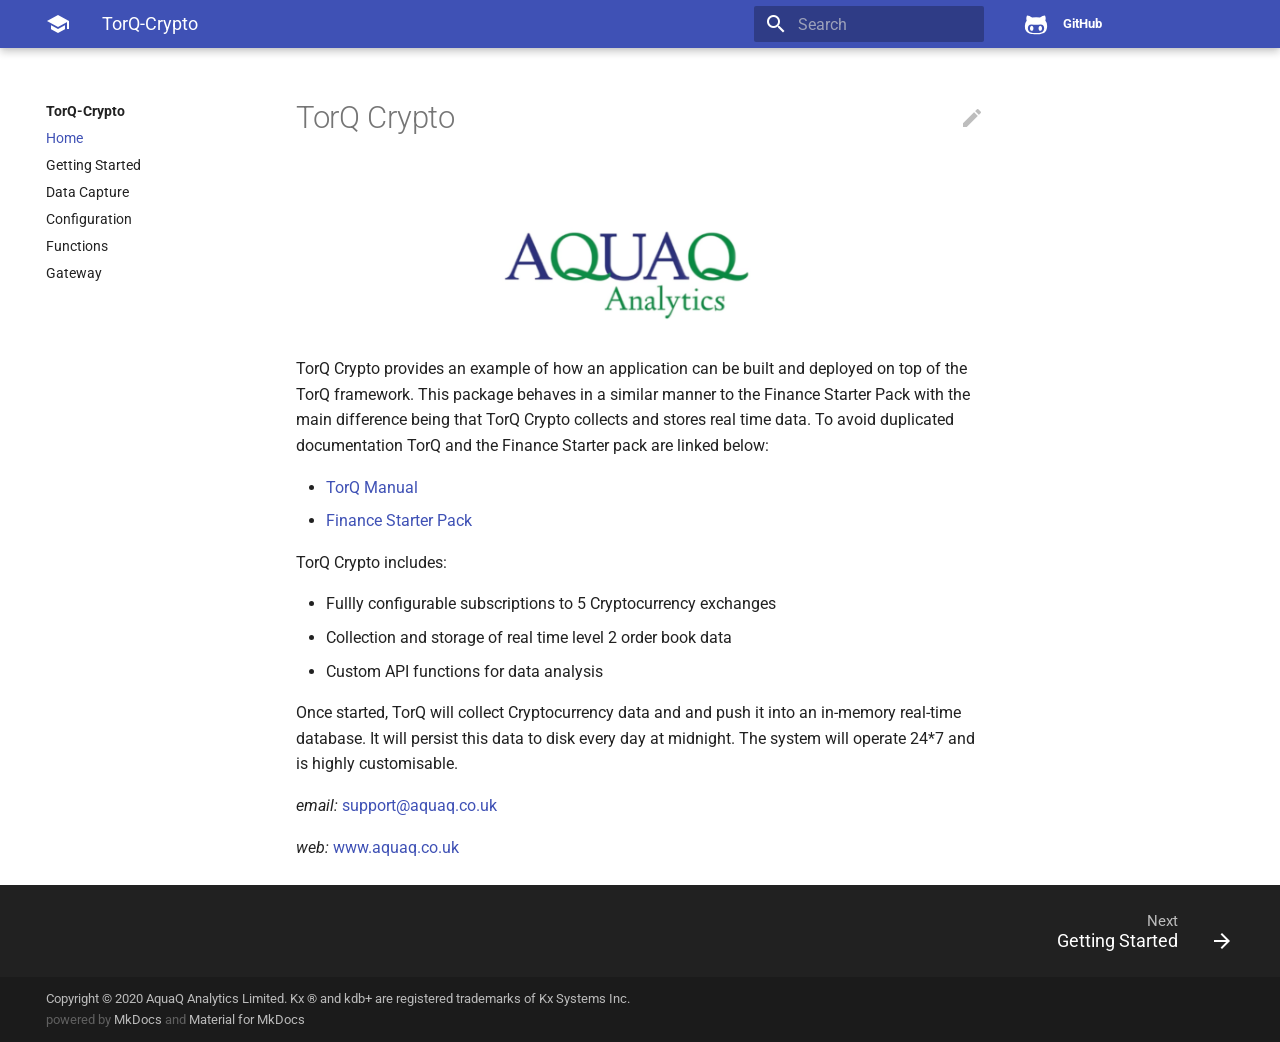
==== commit 64001300: "Deployed 6f7cdca with MkDocs version: 1.0.4" ====
--- a/index.html
+++ b/index.html
@@ -36,7 +36,7 @@
     
     
       
-        <title>TorQ Crypto</title>
+        <title>TorQ-Crypto</title>
       
     
     
@@ -111,7 +111,7 @@
   <nav class="md-header-nav md-grid">
     <div class="md-flex">
       <div class="md-flex__cell md-flex__cell--shrink">
-        <a href="." title="TorQ Crypto" class="md-header-nav__button md-logo">
+        <a href="." title="TorQ-Crypto" class="md-header-nav__button md-logo">
           
             <i class="md-icon"></i>
           
@@ -124,7 +124,7 @@
         <div class="md-flex__ellipsis md-header-nav__title" data-md-component="title">
           
             <span class="md-header-nav__topic">
-              TorQ Crypto
+              TorQ-Crypto
             </span>
             <span class="md-header-nav__topic">
               
@@ -203,12 +203,12 @@
                   <div class="md-sidebar__inner">
                     <nav class="md-nav md-nav--primary" data-md-level="0">
   <label class="md-nav__title md-nav__title--site" for="__drawer">
-    <a href="." title="TorQ Crypto" class="md-nav__button md-logo">
+    <a href="." title="TorQ-Crypto" class="md-nav__button md-logo">
       
         <i class="md-icon"></i>
       
     </a>
-    TorQ Crypto
+    TorQ-Crypto
   </label>
   
     <div class="md-nav__source">
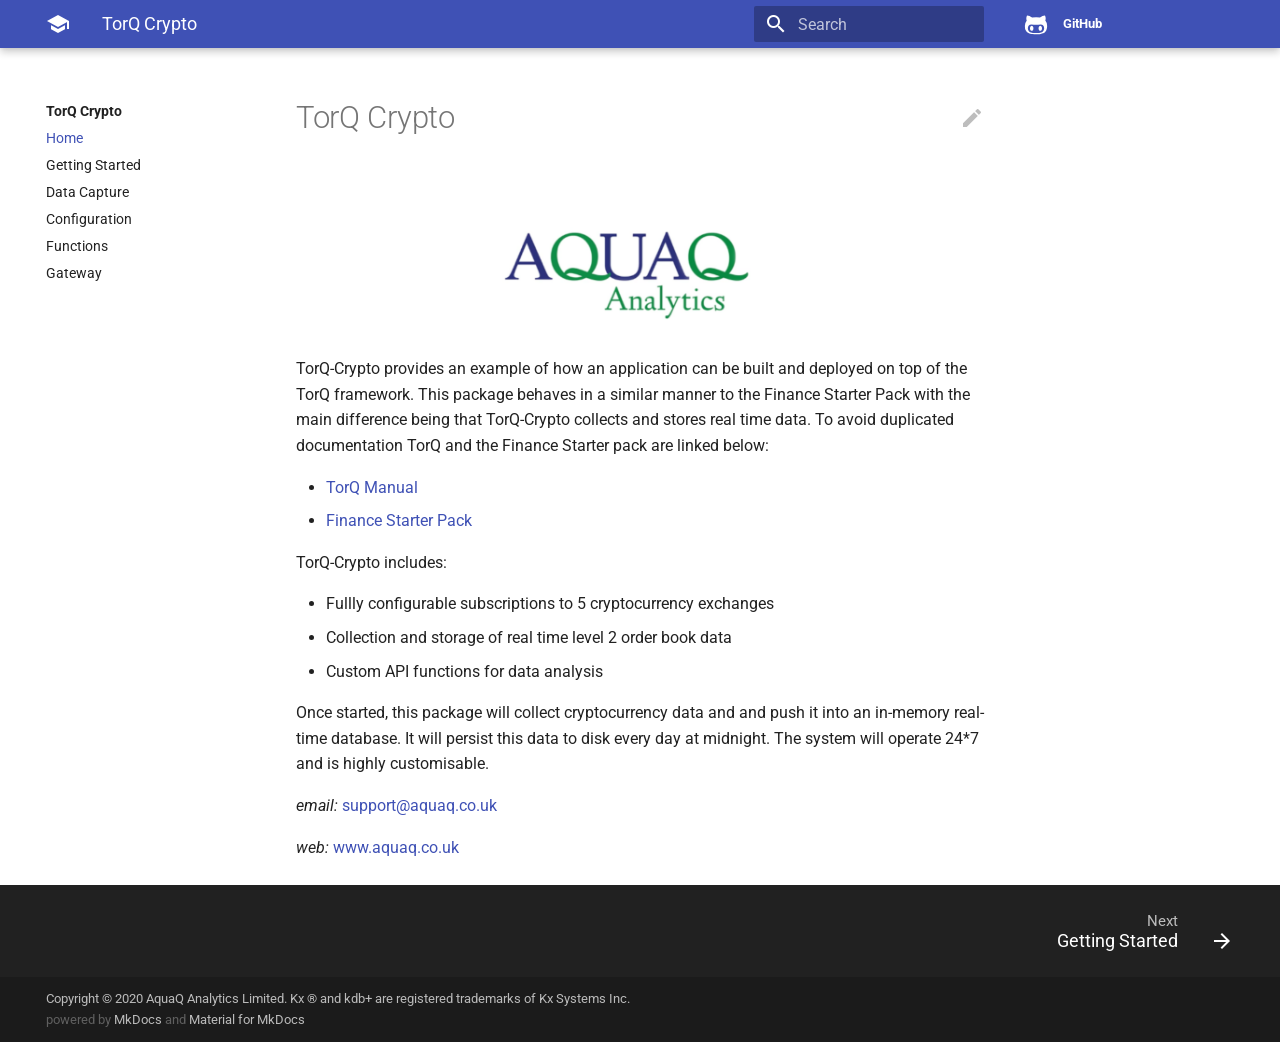
==== commit 805bbd94: "Deployed 8bd3021 with MkDocs version: 1.0.4" ====
--- a/index.html
+++ b/index.html
@@ -36,7 +36,7 @@
     
     
       
-        <title>TorQ-Crypto</title>
+        <title>TorQ Crypto</title>
       
     
     
@@ -111,7 +111,7 @@
   <nav class="md-header-nav md-grid">
     <div class="md-flex">
       <div class="md-flex__cell md-flex__cell--shrink">
-        <a href="." title="TorQ-Crypto" class="md-header-nav__button md-logo">
+        <a href="." title="TorQ Crypto" class="md-header-nav__button md-logo">
           
             <i class="md-icon"></i>
           
@@ -124,7 +124,7 @@
         <div class="md-flex__ellipsis md-header-nav__title" data-md-component="title">
           
             <span class="md-header-nav__topic">
-              TorQ-Crypto
+              TorQ Crypto
             </span>
             <span class="md-header-nav__topic">
               
@@ -203,12 +203,12 @@
                   <div class="md-sidebar__inner">
                     <nav class="md-nav md-nav--primary" data-md-level="0">
   <label class="md-nav__title md-nav__title--site" for="__drawer">
-    <a href="." title="TorQ-Crypto" class="md-nav__button md-logo">
+    <a href="." title="TorQ Crypto" class="md-nav__button md-logo">
       
         <i class="md-icon"></i>
       
     </a>
-    TorQ-Crypto
+    TorQ Crypto
   </label>
   
     <div class="md-nav__source">
@@ -346,22 +346,22 @@
                 
                 <h1 id="torq-crypto">TorQ Crypto</h1>
 <p><img alt="Aquaq Logo" src="graphics/aquaqlogo.PNG" /></p>
-<p>TorQ Crypto provides an example of how an application can be built and 
+<p>TorQ-Crypto provides an example of how an application can be built and 
 deployed on top of the TorQ framework. This package behaves in a similar 
 manner to the Finance Starter Pack with the main difference being that 
-TorQ Crypto collects and stores real time data. To avoid duplicated documentation 
+TorQ-Crypto collects and stores real time data. To avoid duplicated documentation 
 TorQ and the Finance Starter pack are linked below:</p>
 <ul>
 <li><a href="https://aquaqanalytics.github.io/TorQ/">TorQ Manual</a></li>
 <li><a href="https://aquaqanalytics.github.io/TorQ-Finance-Starter-Pack/">Finance Starter Pack</a></li>
 </ul>
-<p>TorQ Crypto includes:</p>
+<p>TorQ-Crypto includes:</p>
 <ul>
-<li>Fullly configurable subscriptions to 5 Cryptocurrency exchanges</li>
+<li>Fullly configurable subscriptions to 5 cryptocurrency exchanges</li>
 <li>Collection and storage of real time level 2 order book data</li>
 <li>Custom API functions for data analysis</li>
 </ul>
-<p>Once started, TorQ will collect Cryptocurrency data and and push it into an 
+<p>Once started, this package will collect cryptocurrency data and and push it into an 
 in-memory real-time database. It will persist this data to disk every 
 day at midnight. The system will operate 24*7 and is highly customisable.</p>
 <p><em>email:</em> <a href="&#109;&#97;&#105;&#108;&#116;&#111;&#58;&#115;&#117;&#112;&#112;&#111;&#114;&#116;&#64;&#97;&#113;&#117;&#97;&#113;&#46;&#99;&#111;&#46;&#117;&#107;">&#115;&#117;&#112;&#112;&#111;&#114;&#116;&#64;&#97;&#113;&#117;&#97;&#113;&#46;&#99;&#111;&#46;&#117;&#107;</a></p>
